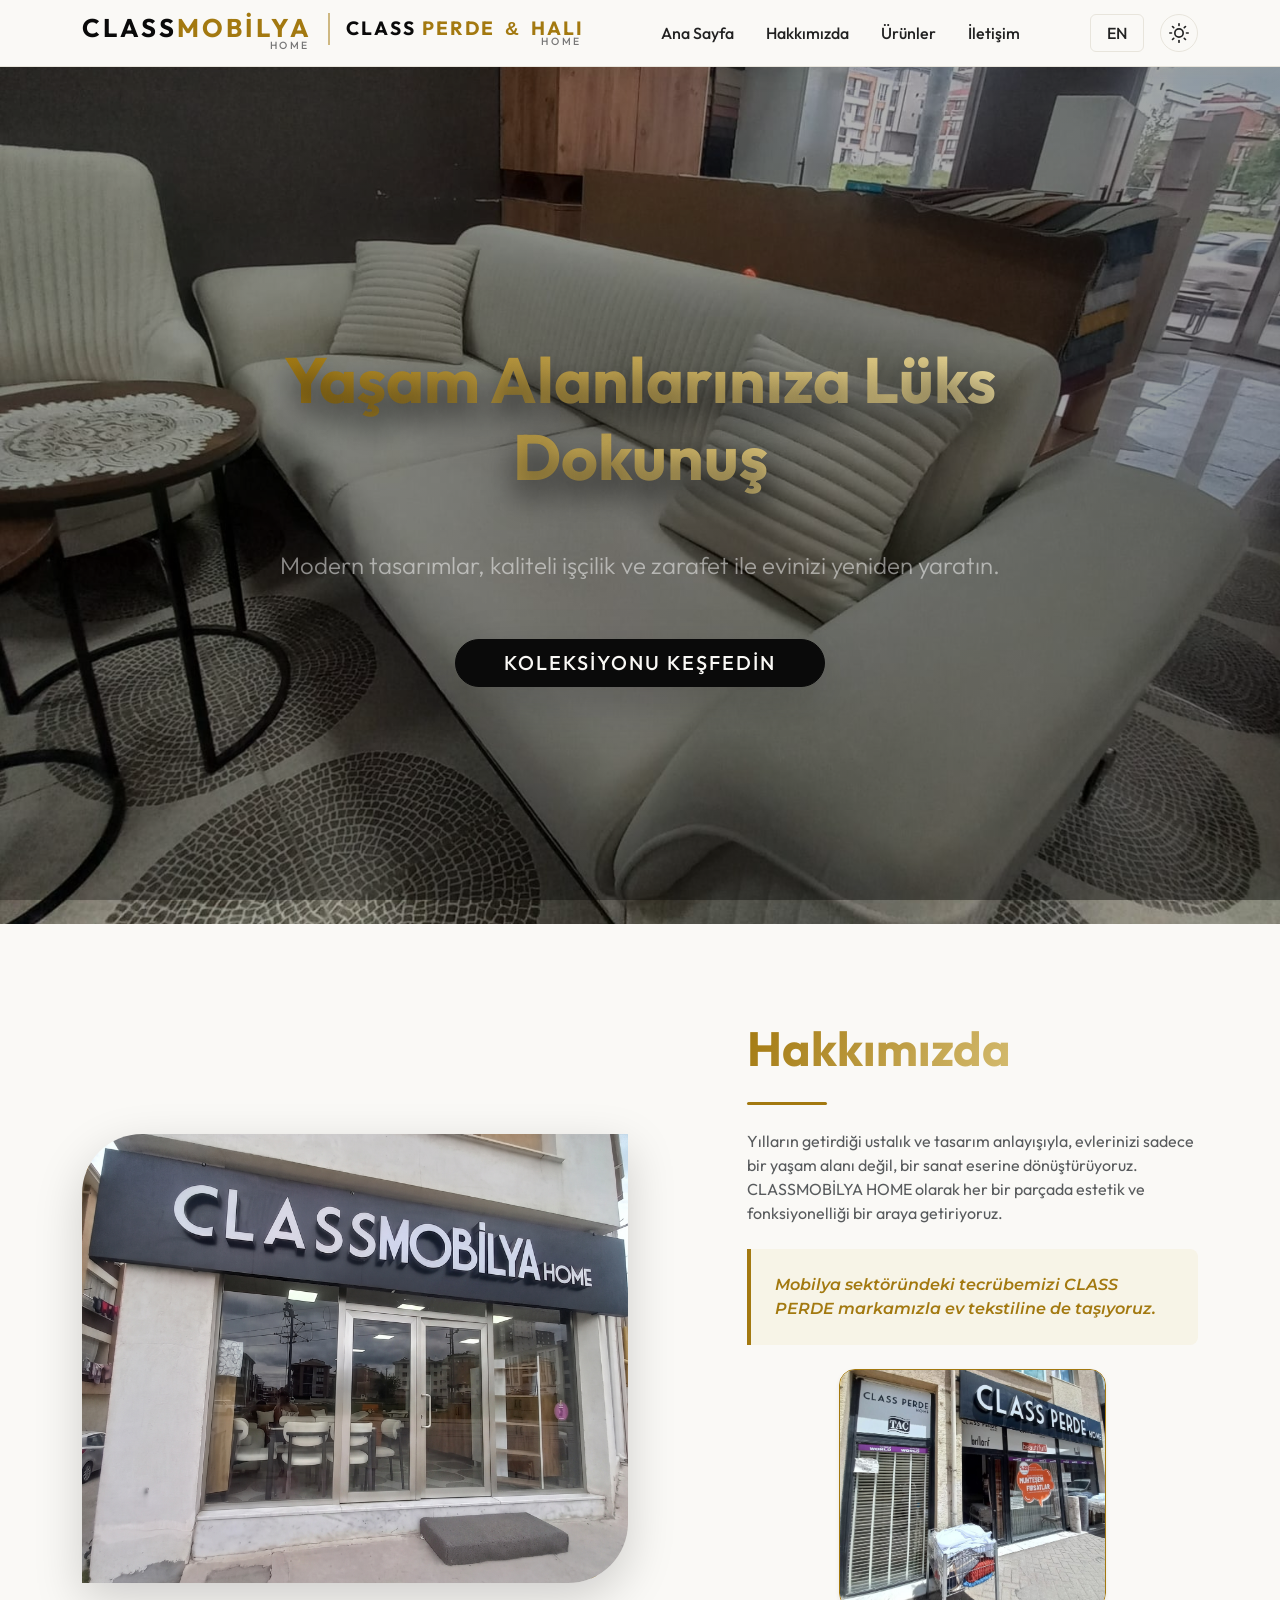
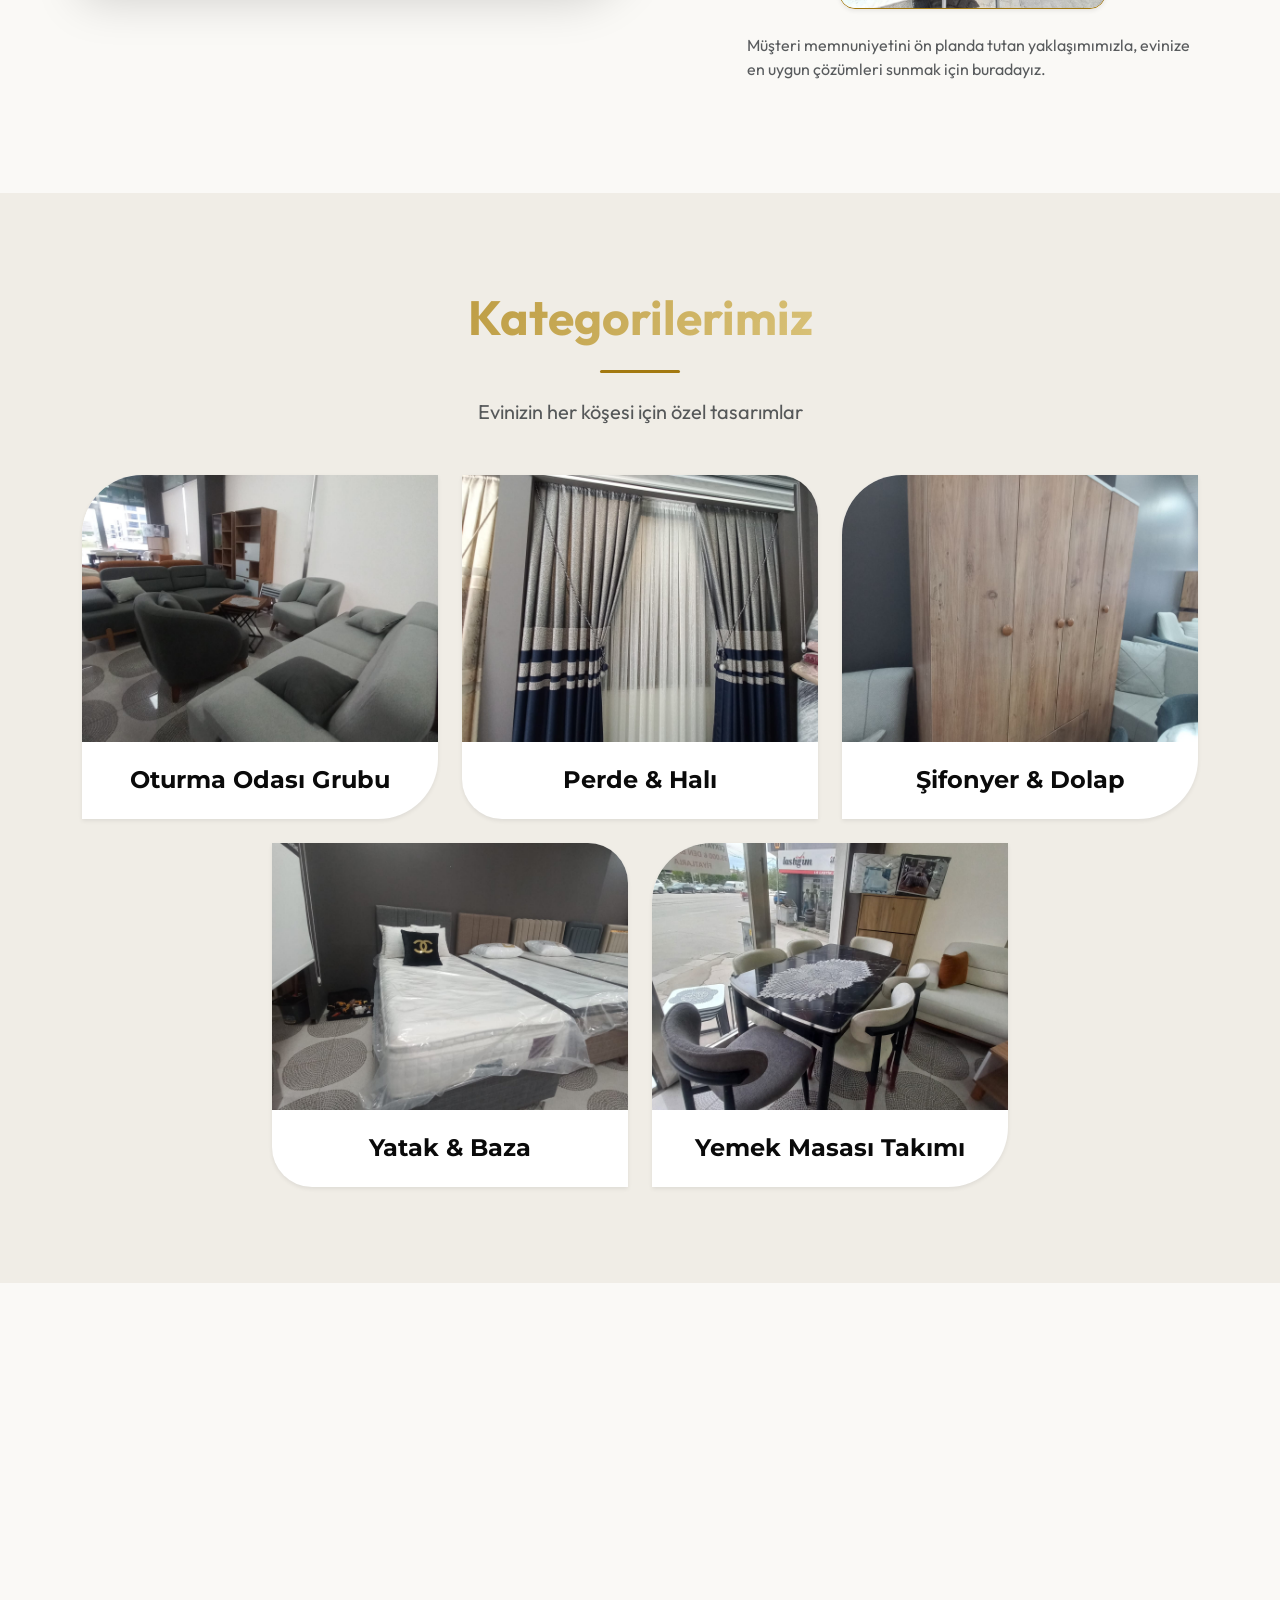
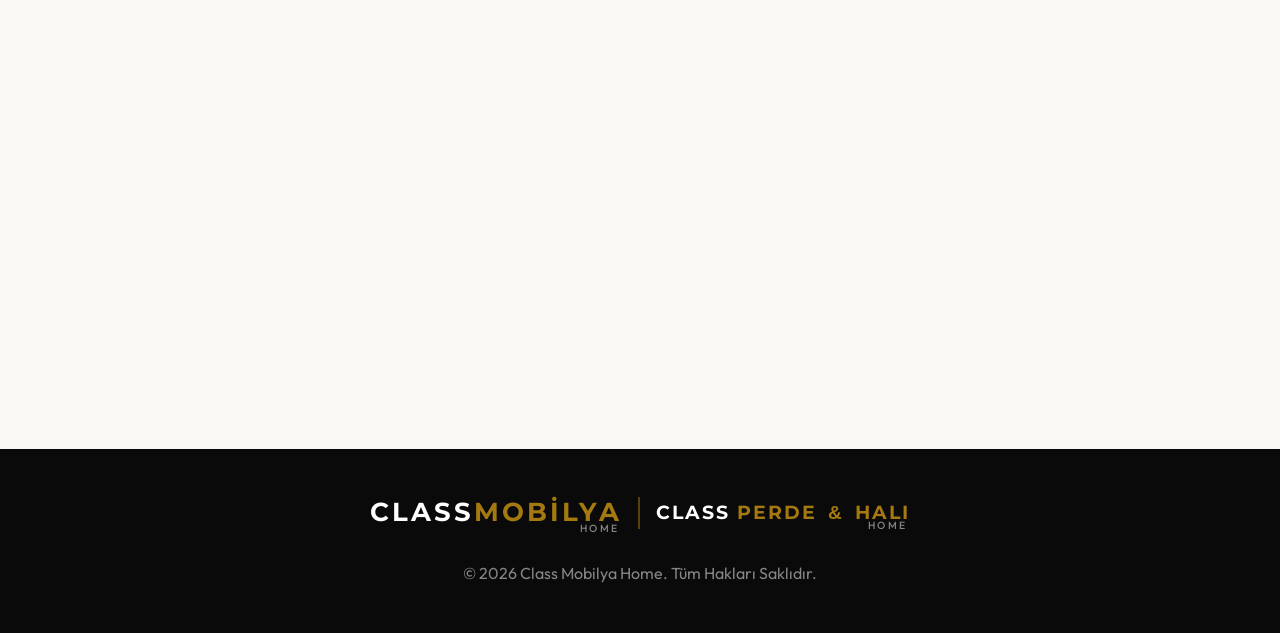
==== index.html @ 4af41361 "Fix footer logo text wrapping on mobile devices" ====
<!DOCTYPE html>
<html lang="tr" data-theme="light">
<head>
    <meta charset="UTF-8">
    <meta name="viewport" content="width=device-width, initial-scale=1.0">
    <meta name="description" content="CLASSMOBİLYA HOME ve CLASS PERDE ile evinize lüks ve zarafet katın. Kaliteli mobilya ve ev tekstili koleksiyonumuzu keşfedin.">
    <title>CLASSMOBİLYA HOME | Lüks Mobilya ve Ev Tekstili</title>

    <link rel="icon" type="image/png" href="favicon.png">

    <meta property="og:title" content="CLASSMOBİLYA HOME">
    <meta property="og:description" content="Lüks mobilya ve ev tekstilinde kalite ve şıklığın adresi.">
    <meta property="og:type" content="website">
    <meta property="og:url" content="https://www.classmobilyahome.com">

    <link href="https://cdn.jsdelivr.net/npm/bootstrap@5.3.3/dist/css/bootstrap.min.css" rel="stylesheet" integrity="sha384-QWTKZyjpPEjISv5WaRU9OFeRpok6YctnYmDr5pNlyT2bRjXh0JMhjY6hW+ALEwIH" crossorigin="anonymous">

    <link rel="preconnect" href="https://fonts.googleapis.com">
    <link rel="preconnect" href="https://fonts.gstatic.com" crossorigin>
    <link href="https://fonts.googleapis.com/css2?family=Outfit:wght@300;400;500;600&family=Montserrat:wght@400;500;600;700&display=swap" rel="stylesheet">

    <link rel="preconnect" href="https://www.googletagmanager.com">
    <link rel="preload" as="image" href="fotograflar/koltuk.jpeg" fetchpriority="high">

    <link rel="stylesheet" href="css/style.css?v=8">

    <script async src="https://www.googletagmanager.com/gtag/js?id=G-TEST123456"></script>
    <script>
      window.dataLayer = window.dataLayer || [];
      function gtag(){dataLayer.push(arguments);}
      gtag('js', new Date());
      gtag('config', 'G-TEST123456');
    </script>
</head>
<body>
    
    <a href="#main-content" class="skip-link" data-i18n="skip_link">Ana içeriğe atla</a>
    
    <header class="header glass-header fixed-top transition-base">
        <div class="container">
            <nav class="navbar navbar-expand-lg custom-navbar" aria-label="Ana Menü">
                <a class="navbar-brand logo d-flex align-items-center text-decoration-none gap-1 gap-md-3" href="index.html" aria-label="Ana Sayfa">
                    <div class="d-flex flex-column align-items-end">
                        <h1 class="mb-0">CLASS<span class="text-secondary-gold">MOBİLYA</span></h1>
                        <span class="logo-subtitle tracking-widest text-uppercase" style="margin-top: -6px; padding-right: 2px;">HOME</span>
                    </div>
                    <div class="vr theme-divider opacity-50" style="height: 32px; width: 2px;"></div>
                    <div class="d-flex flex-column align-items-end">
                        <h2 class="mb-0">CLASS <span class="text-secondary-gold">PERDE <span style="font-family: Arial, sans-serif;" class="mx-1">&amp;</span> HALI</span></h2>
                        <span class="logo-subtitle tracking-widest text-uppercase" style="margin-top: -6px; padding-right: 2px;">HOME</span>
                    </div>
                </a>
                
                <button class="navbar-toggler custom-toggler" type="button" data-bs-toggle="collapse" data-bs-target="#mainNav" aria-controls="mainNav" aria-expanded="false" aria-label="Menüyü Aç/Kapat">
                    <span class="navbar-toggler-icon"></span>
                </button>

                <div class="collapse navbar-collapse" id="mainNav">
                    <ul class="navbar-nav mx-auto mb-2 mb-lg-0 nav-list">
                        <li class="nav-item">
                            <a class="nav-link px-3" href="index.html#hero" data-i18n="nav_home">Ana Sayfa</a>
                        </li>
                        <li class="nav-item">
                            <a class="nav-link px-3" href="index.html#about" data-i18n="nav_about">Hakkımızda</a>
                        </li>
                        
                        <li class="nav-item dropdown dropdown-hover">
                            <a class="nav-link px-3 dropdown-toggle" href="urunler.html" id="navbarDropdown" role="button" data-bs-toggle="dropdown" aria-expanded="false" data-i18n="nav_products">
                                Ürünler
                            </a>
                            <ul class="dropdown-menu shadow-lg border-0" aria-labelledby="navbarDropdown">
                                <li><a class="dropdown-item" href="urunler.html?kategori=koltuklar" data-i18n="filter_sofas">Koltuklar</a></li>
                                <li><a class="dropdown-item" href="urunler.html?kategori=perde" data-i18n="filter_curtains">Perde & Halı</a></li>
                                <li><a class="dropdown-item" href="urunler.html?kategori=dolap" data-i18n="filter_cabinets">Şifonyer & Dolap</a></li>
                                <li><a class="dropdown-item" href="urunler.html?kategori=yatak" data-i18n="filter_beds">Yatak & Baza</a></li>
                                <li><a class="dropdown-item" href="urunler.html?kategori=yemek-masasi" data-i18n="filter_dining">Yemek Masaları</a></li>
                                <li><hr class="dropdown-divider"></li>
                                <li><a class="dropdown-item" href="urunler.html?kategori=all" data-i18n="filter_all">Tüm Koleksiyon</a></li>
                            </ul>
                        </li>
                        <li class="nav-item">
                            <a class="nav-link px-3" href="index.html#contact" data-i18n="nav_contact">İletişim</a>
                        </li>
                    </ul>
                    
                    <div class="d-flex align-items-center gap-3">
                        
                        <button id="dil-degistirici" class="btn btn-outline-secondary lang-btn fw-medium d-flex align-items-center justify-content-center px-3" aria-label="Dili Değiştir">
                            EN
                        </button>

                        <button id="tema-degistirici" class="btn theme-toggle rounded-circle d-flex align-items-center justify-content-center p-2" aria-label="Karanlık/Aydınlık Tema Değiştir">
                            <svg class="sun-icon" xmlns="http://www.w3.org/2000/svg" width="20" height="20" viewBox="0 0 24 24" fill="none" stroke="currentColor" stroke-width="2" stroke-linecap="round" stroke-linejoin="round" aria-hidden="true"><circle cx="12" cy="12" r="5"></circle><line x1="12" y1="1" x2="12" y2="3"></line><line x1="12" y1="21" x2="12" y2="23"></line><line x1="4.22" y1="4.22" x2="5.64" y2="5.64"></line><line x1="18.36" y1="18.36" x2="19.78" y2="19.78"></line><line x1="1" y1="12" x2="3" y2="12"></line><line x1="21" y1="12" x2="23" y2="12"></line><line x1="4.22" y1="19.78" x2="5.64" y2="18.36"></line><line x1="18.36" y1="5.64" x2="19.78" y2="4.22"></line></svg>
                            <svg class="moon-icon" xmlns="http://www.w3.org/2000/svg" width="20" height="20" viewBox="0 0 24 24" fill="none" stroke="currentColor" stroke-width="2" stroke-linecap="round" stroke-linejoin="round" aria-hidden="true"><path d="M21 12.79A9 9 0 1 1 11.21 3 7 7 0 0 0 21 12.79z"></path></svg>
                        </button>
                    </div>
                </div>
            </nav>
        </div>
    </header>

    <main id="main-content">
        
        <section id="hero" class="hero d-flex align-items-center position-relative overflow-hidden z-1" aria-labelledby="hero-title">
            <div class="hero-bg position-absolute w-100 h-100 z-n1"></div>
            <div class="container">
                <div class="row">
                    <div class="col-lg-8 mx-auto text-center hero-content">
                        <h2 id="hero-title" class="display-3 fw-bold mb-4 text-white text-shadow-lg text-gradient" data-i18n="hero_title">Yaşam Alanlarınıza Lüks Dokunuş</h2>
                        <div class="animated-line bg-white"></div>
                        <p class="lead mb-5 text-white-50 fw-light fs-4 mt-4" data-i18n="hero_subtitle">Modern tasarımlar, kaliteli işçilik ve zarafet ile evinizi yeniden yaratın.</p>
                        <a href="urunler.html" class="btn btn-premium btn-lg rounded-pill text-uppercase px-5 shadow-lg mt-2" data-i18n="hero_btn">Koleksiyonu Keşfedin</a>
                    </div>
                </div>
            </div>
        </section>

        <section id="about" class="section py-6" aria-labelledby="about-title">
            <div class="container">
                <div class="row align-items-center gy-5">
                    <div class="col-lg-6 reveal">
                        <div class="image-wrapper position-relative shape-asymmetric overflow-hidden shadow-lg premium-border">
                            <img src="fotograflar/dukkan-tabelasi/tabela.jpeg" alt="Class Mobilya Mağazası" class="img-fluid w-100 object-fit-cover" width="800" height="600" loading="lazy">
                        </div>
                    </div>
                    <div class="col-lg-5 offset-lg-1 reveal">
                        <h2 id="about-title" class="display-5 fw-bold mb-2 text-primary-dark text-gradient" data-i18n="about_title">Hakkımızda</h2>
                        <div class="animated-line ms-0 mb-4"></div>
                        <p class="fs-6 text-muted mb-4" data-i18n="about_p1">Yılların getirdiği ustalık ve tasarım anlayışıyla, evlerinizi sadece bir yaşam alanı değil, bir sanat eserine dönüştürüyoruz. CLASSMOBİLYA HOME olarak her bir parçada estetik ve fonksiyonelliği bir araya getiriyoruz.</p>
                        <div class="highlight-box p-4 border-start border-4 border-secondary-gold bg-light-gold rounded-end-3 mb-4">
                            <p class="fs-6 mb-0 fst-italic text-secondary-gold fw-semibold font-display" data-i18n="about_highlight">Mobilya sektöründeki tecrübemizi CLASS PERDE markamızla ev tekstiline de taşıyoruz.</p>
                        </div>
                        <div class="mb-4 text-center">
                            <img src="fotograflar/dukkan-tabelasi/classperde.jpeg" alt="Class Perde Mağazası" class="img-fluid rounded-4 shadow-sm border border-secondary-gold" width="400" height="300" style="max-height: 240px; width: auto;" loading="lazy">
                        </div>
                        <p class="fs-6 text-muted" data-i18n="about_p2">Müşteri memnuniyetini ön planda tutan yaklaşımımızla, evinize en uygun çözümleri sunmak için buradayız.</p>
                    </div>
                </div>
            </div>
        </section>

        <section id="categories" class="section py-6 bg-alt" aria-labelledby="categories-title">
            <div class="container">
                <div class="text-center mb-5 reveal">
                    <h2 id="categories-title" class="display-5 fw-bold text-primary-dark mb-2 text-gradient" data-i18n="categories_title">Kategorilerimiz</h2>
                    <div class="animated-line mx-auto mb-4"></div>
                    <p class="fs-5 text-muted" data-i18n="categories_subtitle">Evinizin her köşesi için özel tasarımlar</p>
                </div>

                <div class="row g-4 justify-content-center">
                    
                    <div class="col-md-6 col-lg-4 reveal">
                        <a href="urunler.html?kategori=koltuklar" class="text-decoration-none">
                            <div class="card border-0 shadow-sm hover-float bg-card overflow-hidden h-100 shape-asymmetric">
                                <div class="ratio ratio-4x3 card-img-wrapper">
                                    <img src="fotograflar/oturma-odasi.jpeg" alt="Oturma Odası Grubu" class="object-fit-cover" width="600" height="450" loading="lazy">
                                </div>
                                <div class="card-body text-center p-4 bg-primary-dark">
                                    <h3 class="h4 font-display fw-bold mb-0 text-primary-dark" data-i18n="filter_sofas">Oturma Odası Grubu</h3>
                                </div>
                            </div>
                        </a>
                    </div>

                    <div class="col-md-6 col-lg-4 reveal">
                        <a href="urunler.html?kategori=perde" class="text-decoration-none">
                            <div class="card border-0 shadow-sm hover-float bg-card overflow-hidden h-100 shape-asymmetric-alt">
                                <div class="ratio ratio-4x3 card-img-wrapper">
                                    <img src="fotograflar/perde.jpeg" alt="Perde & Halı" class="object-fit-cover" width="600" height="450" loading="lazy">
                                </div>
                                <div class="card-body text-center p-4">
                                    <h3 class="h4 font-display fw-bold mb-0 text-primary-dark" data-i18n="filter_curtains">CLASS PERDE & HALI</h3>
                                </div>
                            </div>
                        </a>
                    </div>

                    <div class="col-md-6 col-lg-4 reveal">
                        <a href="urunler.html?kategori=dolap" class="text-decoration-none">
                            <div class="card border-0 shadow-sm hover-float bg-card overflow-hidden h-100 shape-asymmetric">
                                <div class="ratio ratio-4x3 card-img-wrapper">
                                    <img src="fotograflar/dolap.jpeg" alt="Şifonyer & Dolap" class="object-fit-cover" width="600" height="450" loading="lazy">
                                </div>
                                <div class="card-body text-center p-4">
                                    <h3 class="h4 font-display fw-bold mb-0 text-primary-dark" data-i18n="filter_cabinets">Şifonyer & Dolap</h3>
                                </div>
                            </div>
                        </a>
                    </div>

                    <div class="col-md-6 col-lg-4 reveal">
                        <a href="urunler.html?kategori=yatak" class="text-decoration-none">
                            <div class="card border-0 shadow-sm hover-float bg-card overflow-hidden h-100 shape-asymmetric-alt">
                                <div class="ratio ratio-4x3 card-img-wrapper">
                                    <img src="fotograflar/yatak.jpeg" alt="Yatak & Baza" class="object-fit-cover" width="600" height="450" loading="lazy">
                                </div>
                                <div class="card-body text-center p-4">
                                    <h3 class="h4 font-display fw-bold mb-0 text-primary-dark" data-i18n="filter_beds">Yatak & Baza</h3>
                                </div>
                            </div>
                        </a>
                    </div>

                    <div class="col-md-6 col-lg-4 reveal">
                        <a href="urunler.html?kategori=yemek-masasi" class="text-decoration-none">
                            <div class="card border-0 shadow-sm hover-float bg-card overflow-hidden h-100 shape-asymmetric">
                                <div class="ratio ratio-4x3 card-img-wrapper">
                                    <img src="fotograflar/yemek-masasi.jpeg" alt="Yemek Masası Takımı" class="object-fit-cover" width="600" height="450" loading="lazy">
                                </div>
                                <div class="card-body text-center p-4">
                                    <h3 class="h4 font-display fw-bold mb-0 text-primary-dark" data-i18n="filter_dining">Yemek Masası Takımı</h3>
                                </div>
                            </div>
                        </a>
                    </div>
                </div>
            </div>
        </section>

        <section id="contact" class="section py-6" aria-labelledby="contact-title">
            <div class="container reveal">
                <div class="row gx-5 gy-5">
                    <aside class="col-lg-5 contact-info d-flex flex-column justify-content-center">
                        <h2 id="contact-title" class="display-5 fw-bold text-primary-dark mb-2 text-gradient" data-i18n="contact_title">İletişime Geçin</h2>
                        <div class="animated-line ms-0 mb-4"></div>
                        <p class="fs-5 text-muted mb-5" data-i18n="contact_desc">Sizleri mağazamızda ağırlamaktan ve hayalinizdeki yaşam alanını birlikte tasarlamaktan mutluluk duyarız.</p>
                        
                        <address class="d-flex flex-column gap-4 text-muted fs-5">
                            <div class="d-flex align-items-start gap-3">
                                <div class="icon-box text-secondary-gold">
                                    <svg xmlns="http://www.w3.org/2000/svg" width="24" height="24" fill="currentColor" class="bi bi-geo-alt-fill" viewBox="0 0 16 16"><path d="M8 16s6-5.686 6-10A6 6 0 0 0 2 6c0 4.314 6 10 6 10zm0-7a3 3 0 1 1 0-6 3 3 0 0 1 0 6z"/></svg>
                                </div>
                                <div>
                                    <strong class="d-block text-body mb-1" data-i18n="contact_address">Adres</strong>
                                    <span>Çamlıca Mahallesi Tombakzade Bulvarı NO:72/A Eskişehir</span>
                                </div>
                            </div>
                            <div class="d-flex align-items-start gap-3">
                                <div class="icon-box text-secondary-gold">
                                    <svg xmlns="http://www.w3.org/2000/svg" width="24" height="24" fill="currentColor" class="bi bi-telephone-fill" viewBox="0 0 16 16"><path fill-rule="evenodd" d="M1.885.511a1.745 1.745 0 0 1 2.61.163L6.29 2.98c.329.423.445.974.315 1.494l-.547 2.19a.678.678 0 0 0 .178.643l2.457 2.457a.678.678 0 0 0 .644.178l2.189-.547a1.745 1.745 0 0 1 1.494.315l2.306 1.794c.829.645.905 1.87.163 2.611l-1.034 1.034c-.74.74-1.846 1.065-2.877.702a18.634 18.634 0 0 1-7.01-4.42 18.634 18.634 0 0 1-4.42-7.009c-.362-1.03-.037-2.137.703-2.877L1.885.511z"/></svg>
                                </div>
                                <div>
                                    <strong class="d-block text-body mb-1" data-i18n="contact_phone">Telefon</strong>
                                    <a href="tel:+905315173571" class="text-decoration-none text-muted link-hover">+90 (531) 517 35 71 </a>
                                </div>
                            </div>

                        </address>
                    </aside>
                    
                    <div class="col-lg-7">
                        <div class="card border-0 shadow-lg p-md-5 p-4 rounded-4 bg-card">
                            <form action="https://formsubmit.co/elifkanerx@gmail.com" method="POST" class="needs-validation" novalidate>
                                <div class="mb-4">
                                    <label for="name" class="form-label fw-semibold" data-i18n="form_name_label">Adınız Soyadınız</label>
                                    <input type="text" class="form-control form-control-lg bg-input border-0 shadow-none" id="name" name="name" required placeholder="Adınız Soyadınız" data-i18n-ph="form_name_ph">
                                </div>
                                <div class="mb-4">
                                    <label for="email" class="form-label fw-semibold" data-i18n="form_email_label">E-posta Adresiniz</label>
                                    <input type="email" class="form-control form-control-lg bg-input border-0 shadow-none" id="email" name="email" required placeholder="ornek@mail.com" data-i18n-ph="form_email_ph">
                                </div>
                                <div class="mb-4">
                                    <label for="message" class="form-label fw-semibold" data-i18n="form_msg_label">Mesajınız</label>
                                    <textarea class="form-control form-control-lg bg-input border-0 shadow-none" id="message" name="message" rows="5" required placeholder="Size nasıl yardımcı olabiliriz?" data-i18n-ph="form_msg_ph"></textarea>
                                </div>
                                <button type="submit" class="btn btn-premium btn-lg w-100 rounded-3 shadow-sm text-uppercase" data-i18n="form_submit">Gönder</button>
                            </form>
                        </div>
                    </div>
                </div>
            </div>
        </section>
    </main>

    <footer class="bg-footer text-white py-5 mt-auto">
        <div class="container text-center">
            <div class="mb-4 d-flex justify-content-center align-items-center gap-1 gap-md-3">
                <div class="d-flex flex-column align-items-end">
                    <h3 class="mb-0 fw-bold text-white font-display" style="font-size: clamp(0.85rem, 3vw, 1.6rem); letter-spacing: clamp(0px, 0.5vw, 3px); white-space: nowrap;">CLASS<span class="text-secondary-gold">MOBİLYA</span></h3>
                    <span class="tracking-widest text-uppercase text-white-50" style="font-size: 0.65rem; font-weight: 500; margin-top: -6px; padding-right: 2px;">HOME</span>
                </div>
                <div class="vr opacity-50 theme-divider" style="height: 32px; width: 2px;"></div>
                <div class="d-flex flex-column align-items-end">
                    <h4 class="mb-0 fw-bold text-white font-display" style="font-size: clamp(0.65rem, 2.5vw, 1.2rem); letter-spacing: clamp(0px, 0.5vw, 2px); white-space: nowrap;">CLASS <span class="text-secondary-gold">PERDE <span style="font-family: Arial, sans-serif;" class="mx-1">&amp;</span> HALI</span></h4>
                    <span class="tracking-widest text-uppercase text-white-50" style="font-size: 0.65rem; font-weight: 500; margin-top: -6px; padding-right: 2px;">HOME</span>
                </div>
            </div>
            <div class="text-white-50 fs-6">
                <p class="mb-0">&copy; <span id="yil"></span> Class Mobilya Home. <span data-i18n="footer_rights">Tüm Hakları Saklıdır.</span></p>
            </div>
        </div>
    </footer>

    <script src="https://cdn.jsdelivr.net/npm/bootstrap@5.3.3/dist/js/bootstrap.bundle.min.js" defer></script>
    <script src="js/script-v2.js?v=21" defer></script>
</body>
</html>
---- css/style.css ----
:root {
    
    --renk-ana-koyu: #0a0a0a;
    --renk-ikincil-altin: #a37910; 
    --renk-arkaplan: #faf9f6; 
    --renk-arkaplan-alt: #f0ede6;
    --renk-kart-arkaplan: #ffffff;
    --renk-metin: #222222;
    --renk-metin-soluk: #777777;
    --renk-kenarlik: #e8e5dc;
    --renk-girdi-arkaplan: #f5f3f0;
    --renk-footer: #0a0a0a;
    --renk-acik-altin: rgba(212, 175, 55, 0.08);

    --font-ana: 'Outfit', sans-serif;
    --font-baslik: 'Montserrat', sans-serif;

    --gecis-hizli: 0.25s ease-in-out;
    --gecis-normal: 0.4s cubic-bezier(0.25, 0.8, 0.25, 1);
    --gecis-yavas: 0.8s cubic-bezier(0.25, 0.8, 0.25, 1);
}

[data-theme="dark"] {
    --renk-ana-koyu: #ffffff;
    --renk-ikincil-altin: #e6c25a; 
    --renk-arkaplan: #0d0d0d;
    --renk-arkaplan-alt: #141414;
    --renk-kart-arkaplan: #1a1a1a;
    --renk-metin: #e6e6e6;
    --renk-metin-soluk: #999999;
    --renk-kenarlik: #2a2a2a;
    --renk-girdi-arkaplan: #141414;
    --renk-footer: #050505;
    --renk-acik-altin: rgba(230, 194, 90, 0.08);
}

@media (min-width: 992px) {
    ::-webkit-scrollbar {
        width: 8px;
    }
    ::-webkit-scrollbar-track {
        background: var(--renk-arkaplan);
    }
    ::-webkit-scrollbar-thumb {
        background: var(--renk-ikincil-altin);
        border-radius: 10px;
    }
    ::-webkit-scrollbar-thumb:hover {
        background: var(--renk-ana-koyu);
    }
}

@media (max-width: 991px) {
    ::-webkit-scrollbar {
        display: none;
    }
    * {
        scrollbar-width: none;
        -ms-overflow-style: none;
    }
}

html {
    scroll-behavior: smooth;
    scroll-padding-top: 90px;
    overflow-x: hidden;
}

body {
    font-family: var(--font-ana);
    background-color: var(--renk-arkaplan);
    color: var(--renk-metin);
    transition: background-color var(--gecis-normal), color var(--gecis-normal);
    overflow-x: hidden;
    width: 100%;
    margin: 0;
    padding: 0;
}

.font-display {
    font-family: var(--font-baslik) !important;
}

.text-primary-dark {
    color: var(--renk-ana-koyu) !important;
}

.text-secondary-gold {
    color: var(--renk-ikincil-altin) !important;
}

.text-gradient {
    background: linear-gradient(120deg, var(--renk-ikincil-altin), #f3e5ab);
    -webkit-background-clip: text;
    -webkit-text-fill-color: transparent;
}
[data-theme="dark"] .text-gradient {
    background: linear-gradient(120deg, var(--renk-ikincil-altin), #fff);
    -webkit-background-clip: text;
    -webkit-text-fill-color: transparent;
}

.animated-line {
    width: 0;
    height: 3px;
    background: var(--renk-ikincil-altin);
    transition: width 1s cubic-bezier(0.25, 0.8, 0.25, 1);
    margin: 1.5rem auto;
    border-radius: 2px;
}
.reveal.active .animated-line {
    width: 80px;
}

.shape-asymmetric {
    border-radius: 60px 0 60px 0 !important;
}
.shape-asymmetric-alt {
    border-radius: 0 40px 0 40px !important;
}

.bg-light-gold {
    background-color: var(--renk-acik-altin) !important;
}

.bg-alt {
    background-color: var(--renk-arkaplan-alt) !important;
}

.bg-card {
    background-color: var(--renk-kart-arkaplan) !important;
}

.bg-footer {
    background-color: var(--renk-footer) !important;
}

.bg-input {
    background-color: var(--renk-girdi-arkaplan) !important;
    color: var(--renk-metin) !important;
}

.bg-input:focus {
    background-color: var(--renk-kart-arkaplan) !important;
    border-color: var(--renk-ikincil-altin) !important;
    box-shadow: 0 0 0 0.25rem rgba(212, 175, 55, 0.25) !important;
}

.border-secondary-gold {
    border-color: var(--renk-ikincil-altin) !important;
}

.tracking-widest {
    letter-spacing: 0.25em;
}

.tracking-wider {
    letter-spacing: 0.15em;
}

.text-shadow-lg {
    text-shadow: 0 15px 30px rgba(0,0,0,0.7);
}

.fs-7 {
    font-size: 0.8rem;
}

.py-6 {
    padding-top: 6rem;
    padding-bottom: 6rem;
}

.cursor-pointer {
    cursor: pointer;
}

[data-theme="dark"] .text-muted {
    color: var(--renk-metin-soluk) !important;
}
[data-theme="dark"] .text-body {
    color: var(--renk-metin) !important;
}

.glass-header {
    background-color: var(--renk-arkaplan);
    border-bottom: 1px solid var(--renk-kenarlik);
    box-shadow: 0 4px 30px rgba(0, 0, 0, 0.05);
    transition: all var(--gecis-normal);
}

[data-theme="dark"] .glass-header {
    background-color: var(--renk-arkaplan);
    border-bottom: 1px solid rgba(255, 255, 255, 0.05);
}

.header.scrolled {
    padding-top: 0.5rem;
    padding-bottom: 0.5rem;
    background-color: var(--renk-arkaplan);
    box-shadow: 0 15px 40px rgba(0, 0, 0, 0.08);
}

[data-theme="dark"] .header.scrolled {
    background-color: var(--renk-arkaplan);
    box-shadow: 0 15px 40px rgba(0, 0, 0, 0.4);
}

.custom-navbar .navbar-toggler {
    border-color: var(--renk-kenarlik);
}
.custom-navbar .navbar-toggler-icon {
    background-image: url("data:image/svg+xml,%3csvg xmlns='http://www.w3.org/2000/svg' viewBox='0 0 30 30'%3e%3cpath stroke='rgba%280, 0, 0, 0.65%29' stroke-linecap='round' stroke-miterlimit='10' stroke-width='2' d='M4 7h22M4 15h22M4 23h22'/%3e%3c/svg%3e");
}
[data-theme="dark"] .custom-navbar .navbar-toggler-icon {
    background-image: url("data:image/svg+xml,%3csvg xmlns='http://www.w3.org/2000/svg' viewBox='0 0 30 30'%3e%3cpath stroke='rgba%28255, 255, 255, 0.8%29' stroke-linecap='round' stroke-miterlimit='10' stroke-width='2' d='M4 7h22M4 15h22M4 23h22'/%3e%3c/svg%3e");
}

.navbar-brand {
    margin-right: 0.5rem;
}

.navbar-brand h1 {
    font-size: clamp(0.85rem, 3vw, 1.6rem);
    letter-spacing: clamp(0px, 0.5vw, 3px);
    font-weight: 700;
    color: var(--renk-ana-koyu);
}

.navbar-brand h2 {
    font-size: clamp(0.65rem, 2.5vw, 1.2rem);
    letter-spacing: clamp(0px, 0.5vw, 2px);
    font-weight: 700;
    color: var(--renk-ana-koyu);
}

@media (max-width: 576px) {
    .custom-navbar .container {
        padding-left: 0.5rem;
        padding-right: 0.5rem;
    }
}

.theme-divider {
    background-color: var(--renk-ikincil-altin) !important;
}
[data-theme="dark"] .theme-divider {
    background-color: #ffffff !important;
}

.logo-subtitle {
    font-size: 0.65rem;
    color: var(--renk-metin-soluk);
    font-weight: 500;
}

.nav-link {
    font-weight: 500;
    color: var(--renk-metin) !important;
    position: relative;
    transition: color var(--gecis-hizli);
}

.nav-link::after {
    content: '';
    position: absolute;
    bottom: -5px;
    left: 50%;
    transform: translateX(-50%);
    width: 0;
    height: 2px;
    background-color: var(--renk-ikincil-altin);
    transition: width var(--gecis-normal);
    border: none !important;
}

.nav-link:hover, .nav-link:focus, .nav-link.active {
    color: var(--renk-ikincil-altin) !important;
}

.nav-link:hover::after, .nav-link:focus::after {
    width: 100%;
}

@media (min-width: 992px) {
    .dropdown-hover:hover > .dropdown-menu {
        display: block;
        margin-top: 0;
        animation: fadeScaleIn 0.3s ease;
    }
}

.theme-toggle, .lang-btn {
    color: var(--renk-metin);
    border-color: var(--renk-kenarlik);
    transition: all var(--gecis-normal);
}

.theme-toggle:hover, .lang-btn:hover, .lang-btn:focus {
    color: var(--renk-ikincil-altin);
    background-color: var(--renk-acik-altin);
    border-color: var(--renk-ikincil-altin);
    transform: scale(1.05);
}

.moon-icon { display: none; }
[data-theme="dark"] .sun-icon { display: none; }
[data-theme="dark"] .moon-icon { display: block; }

.btn-premium {
    background-color: var(--renk-ana-koyu);
    color: var(--renk-arkaplan);
    border: 1px solid var(--renk-ana-koyu);
    transition: all var(--gecis-normal);
    font-weight: 500;
    letter-spacing: 2px;
    position: relative;
    overflow: hidden;
    z-index: 1;
}

.btn-premium::before {
    content: '';
    position: absolute;
    top: 0; left: -100%;
    width: 100%; height: 100%;
    background: linear-gradient(90deg, transparent, rgba(255,255,255,0.2), transparent);
    transition: left 0.5s ease;
    z-index: -1;
}

.btn-premium:hover::before {
    left: 100%;
}

.btn-premium:hover, .btn-premium:focus {
    background-color: var(--renk-ikincil-altin);
    border-color: var(--renk-ikincil-altin);
    color: #fff;
    transform: translateY(-3px);
    box-shadow: 0 15px 30px rgba(212, 175, 55, 0.4);
}

[data-theme="dark"] .btn-premium {
    background-color: var(--renk-ikincil-altin);
    border-color: var(--renk-ikincil-altin);
    color: #121212;
}

[data-theme="dark"] .btn-premium:hover, [data-theme="dark"] .btn-premium:focus {
    background-color: #fff;
    border-color: #fff;
    color: #121212;
    box-shadow: 0 15px 30px rgba(255, 255, 255, 0.2);
}

.link-hover:hover {
    color: var(--renk-ikincil-altin) !important;
}

.hero {
    min-height: 100vh;
    padding-top: 80px;
}
.hero-bg {
    background-image: linear-gradient(135deg, rgba(10,10,10,0.2) 0%, rgba(20,20,20,0.5) 100%), url('../fotograflar/koltuk.jpeg');
    background-position: center;
    background-size: cover;
    background-repeat: no-repeat;
    background-blend-mode: multiply;
}
[data-theme="dark"] .hero-bg {
    background-image: linear-gradient(135deg, rgba(0,0,0,0.4) 0%, rgba(10,10,10,0.7) 100%), url('../fotograflar/koltuk.jpeg');
}

@media (min-width: 992px) {
    .hero-bg {
        background-attachment: fixed;
    }
}

.hero-content {
    animation: slideUpFade 1.2s cubic-bezier(0.25, 0.8, 0.25, 1) forwards;
    opacity: 0;
    transform: translateY(50px);
}

.premium-border {
    position: relative;
    z-index: 1;
}
.premium-border::before {
    content: '';
    position: absolute;
    top: 25px; left: -25px; right: 25px; bottom: -25px;
    border: 3px solid var(--renk-ikincil-altin);
    border-radius: 60px 0 60px 0;
    z-index: -1;
    transition: transform var(--gecis-yavas), border-color var(--gecis-yavas);
}

.image-wrapper:hover.premium-border::before {
    transform: translate(15px, -15px);
    border-color: var(--renk-ana-koyu);
}
[data-theme="dark"] .image-wrapper:hover.premium-border::before {
    border-color: #fff;
}

.image-wrapper img {
    transition: transform 1s cubic-bezier(0.25, 0.8, 0.25, 1);
}

.image-wrapper:hover img {
    transform: scale(1.08) rotate(1deg);
}

.filter-btn {
    border: 1px solid var(--renk-kenarlik);
    color: var(--renk-metin);
    font-weight: 500;
    transition: all var(--gecis-normal);
}

.filter-btn:hover, .filter-btn:focus, .filter-btn.active {
    background-color: var(--renk-ikincil-altin);
    color: #fff;
    border-color: var(--renk-ikincil-altin);
}

[data-theme="dark"] .filter-btn:hover, [data-theme="dark"] .filter-btn:focus, [data-theme="dark"] .filter-btn.active {
    color: #121212;
}

.hover-float {
    transition: transform 0.5s cubic-bezier(0.25, 0.8, 0.25, 1), box-shadow 0.5s ease;
}

.hover-float:hover {
    transform: translateY(-15px);
    box-shadow: 0 30px 60px rgba(0,0,0,0.12) !important;
}

[data-theme="dark"] .hover-float:hover {
    box-shadow: 0 30px 60px rgba(0,0,0,0.6) !important;
}

.card-img-wrapper img {
    transition: transform 1s cubic-bezier(0.25, 0.8, 0.25, 1);
}

.hover-float:hover .card-img-wrapper img {
    transform: scale(1.1);
}

@keyframes slideUpFade {
    0% {
        opacity: 0;
        transform: translateY(50px) scale(0.98);
    }
    100% {
        opacity: 1;
        transform: translateY(0) scale(1);
    }
}

@keyframes fadeScaleIn {
    from {
        opacity: 0;
        transform: translateY(-15px) scale(0.95);
    }
    to {
        opacity: 1;
        transform: translateY(0) scale(1);
    }
}

.reveal {
    opacity: 0;
    transform: translateY(50px) scale(0.95);
    transition: opacity 0.8s cubic-bezier(0.25, 0.8, 0.25, 1), transform 0.8s cubic-bezier(0.25, 0.8, 0.25, 1);
}

.reveal.active {
    opacity: 1;
    transform: translateY(0) scale(1);
}

.modal-fullscreen .modal-content {
    min-height: 100vh;
}

.modal-image {
    min-height: 200px;
    max-height: 300px;
}

@media (min-width: 992px) {
    .modal-image {
        min-height: 400px;
        max-height: none;
    }
}

.btn-close-custom {
    opacity: 0.8;
    transition: all var(--gecis-hizli);
}
.btn-close-custom:hover {
    opacity: 1;
    transform: rotate(180deg) scale(1.1);
    background-color: var(--renk-ikincil-altin);
}

[data-theme="dark"] .bg-input,
[data-theme="dark"] .form-label {
    color: #ffffff !important;
}

[data-theme="dark"] .bg-input::placeholder {
    color: rgba(255, 255, 255, 0.5) !important;
}
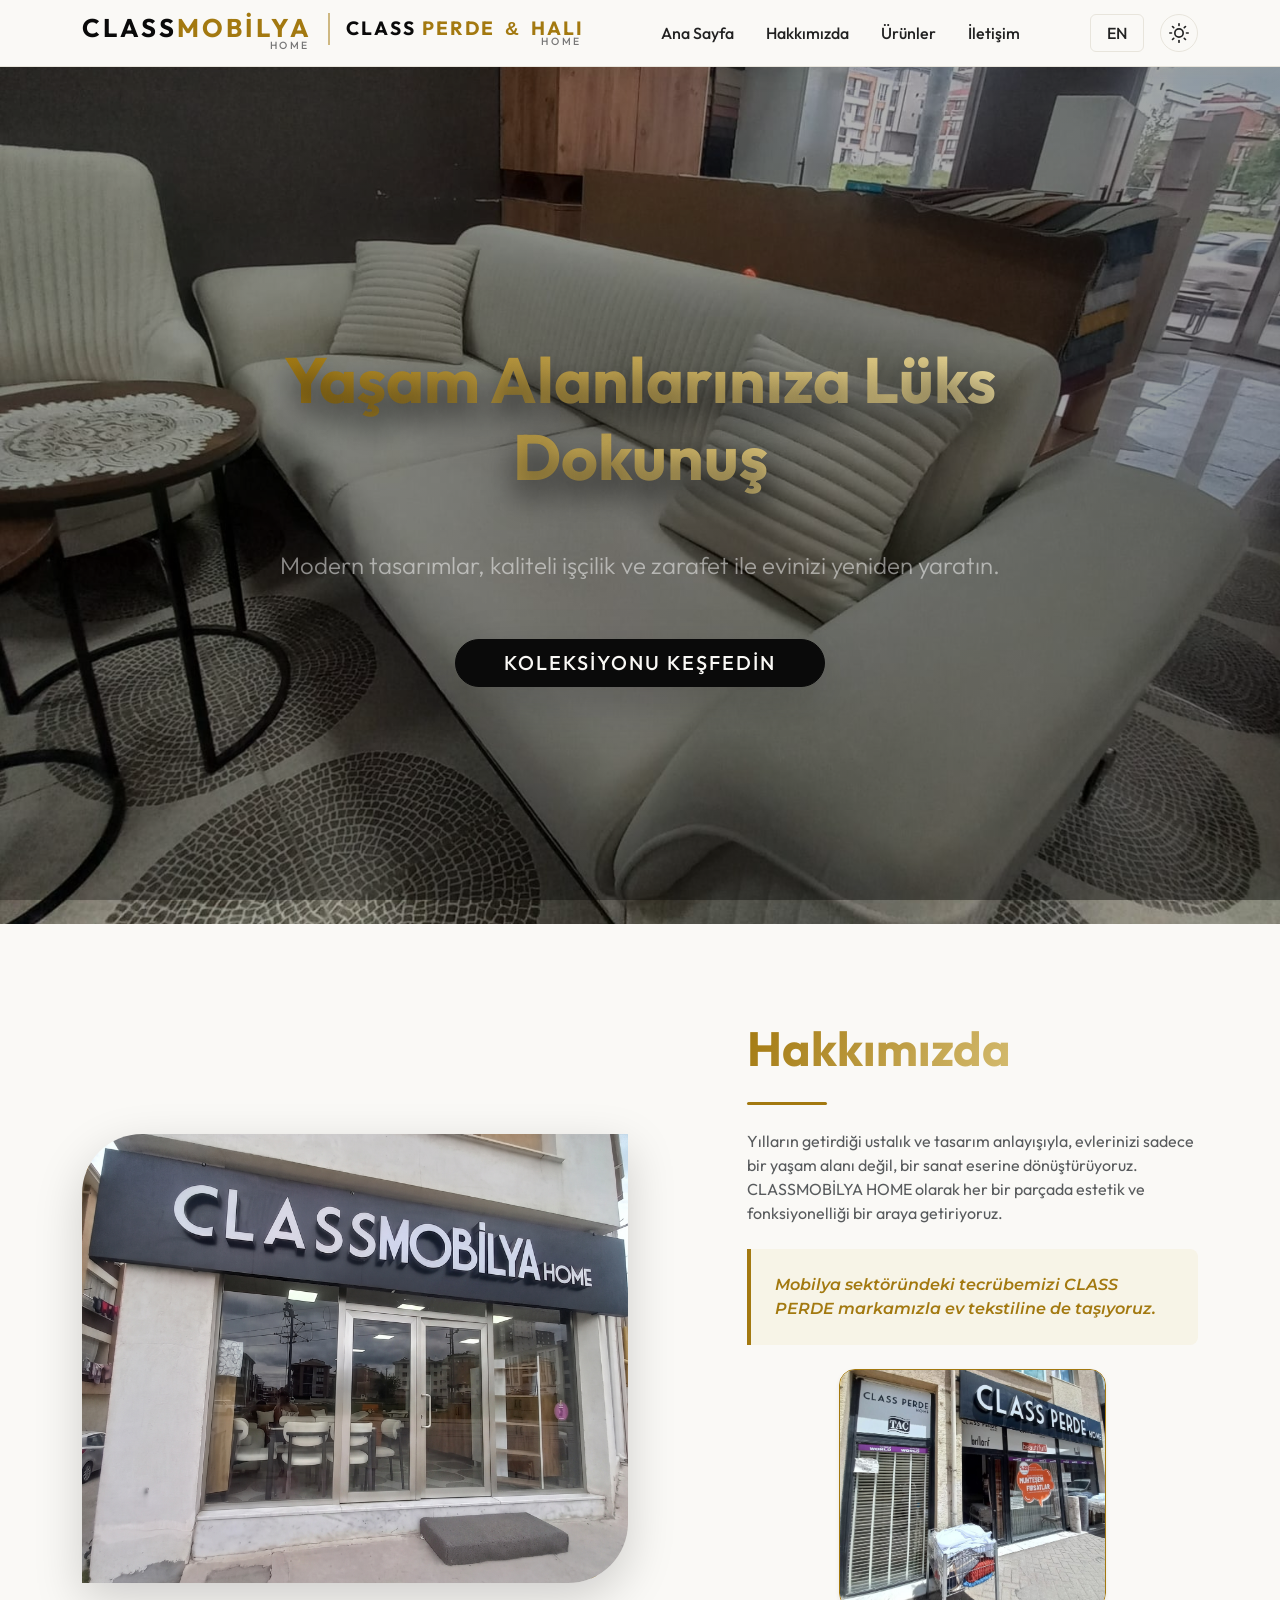
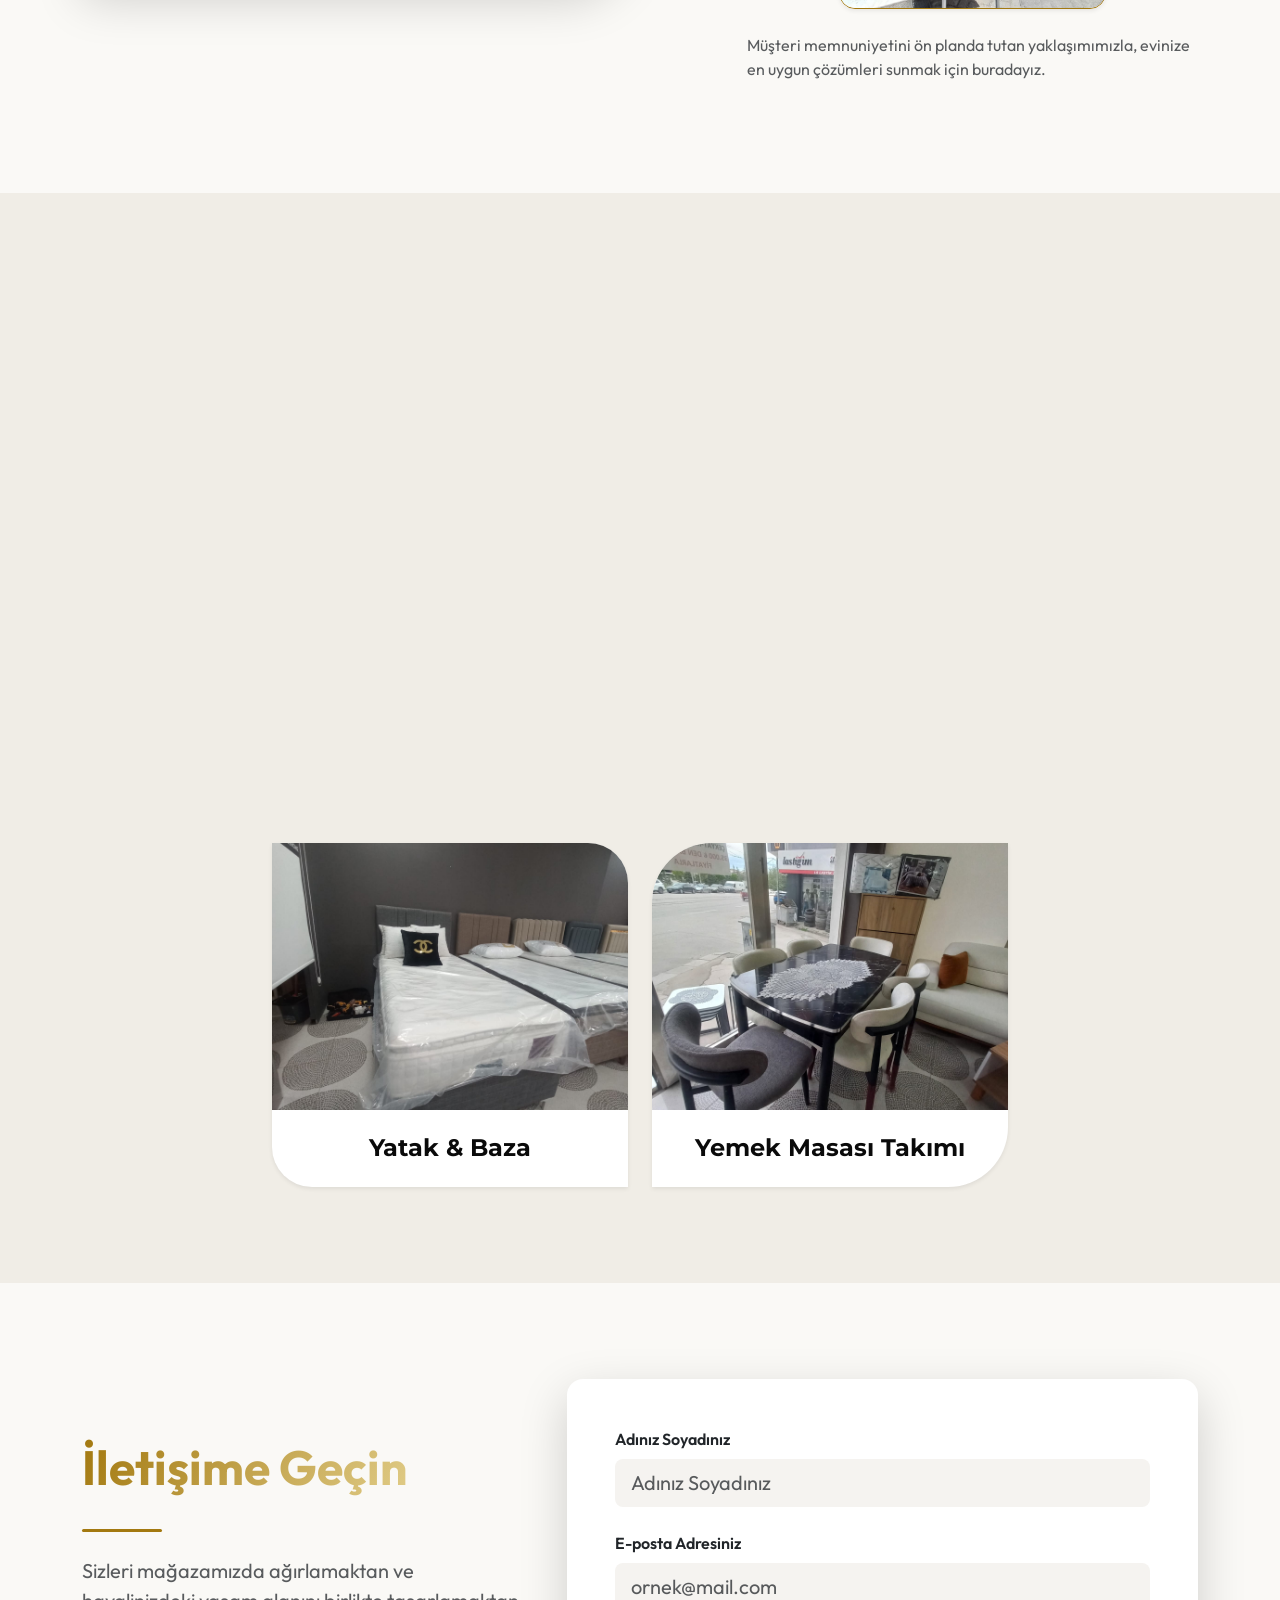
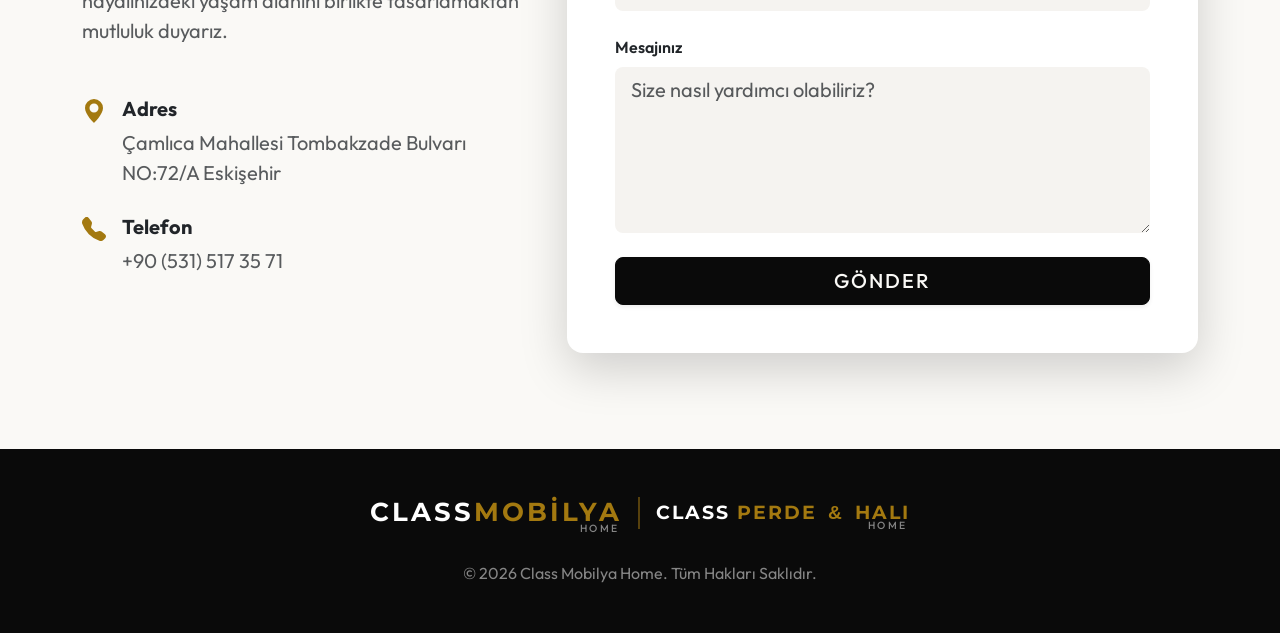
==== commit 16dc16c6: "Fix form submit redirect url" ====
--- a/index.html
+++ b/index.html
@@ -251,6 +251,7 @@
                     <div class="col-lg-7">
                         <div class="card border-0 shadow-lg p-md-5 p-4 rounded-4 bg-card">
                             <form action="https://formsubmit.co/elifkanerx@gmail.com" method="POST" class="needs-validation" novalidate>
+                                <input type="hidden" name="_next" value="https://elifkaner.github.io/ClassMobilya-Perde-Final/">
                                 <div class="mb-4">
                                     <label for="name" class="form-label fw-semibold" data-i18n="form_name_label">Adınız Soyadınız</label>
                                     <input type="text" class="form-control form-control-lg bg-input border-0 shadow-none" id="name" name="name" required placeholder="Adınız Soyadınız" data-i18n-ph="form_name_ph">
--- a/css/style.css
+++ b/css/style.css
@@ -65,6 +65,7 @@
     scroll-behavior: smooth;
     scroll-padding-top: 90px;
     overflow-x: hidden;
+    overflow-y: scroll;
 }
 
 body {
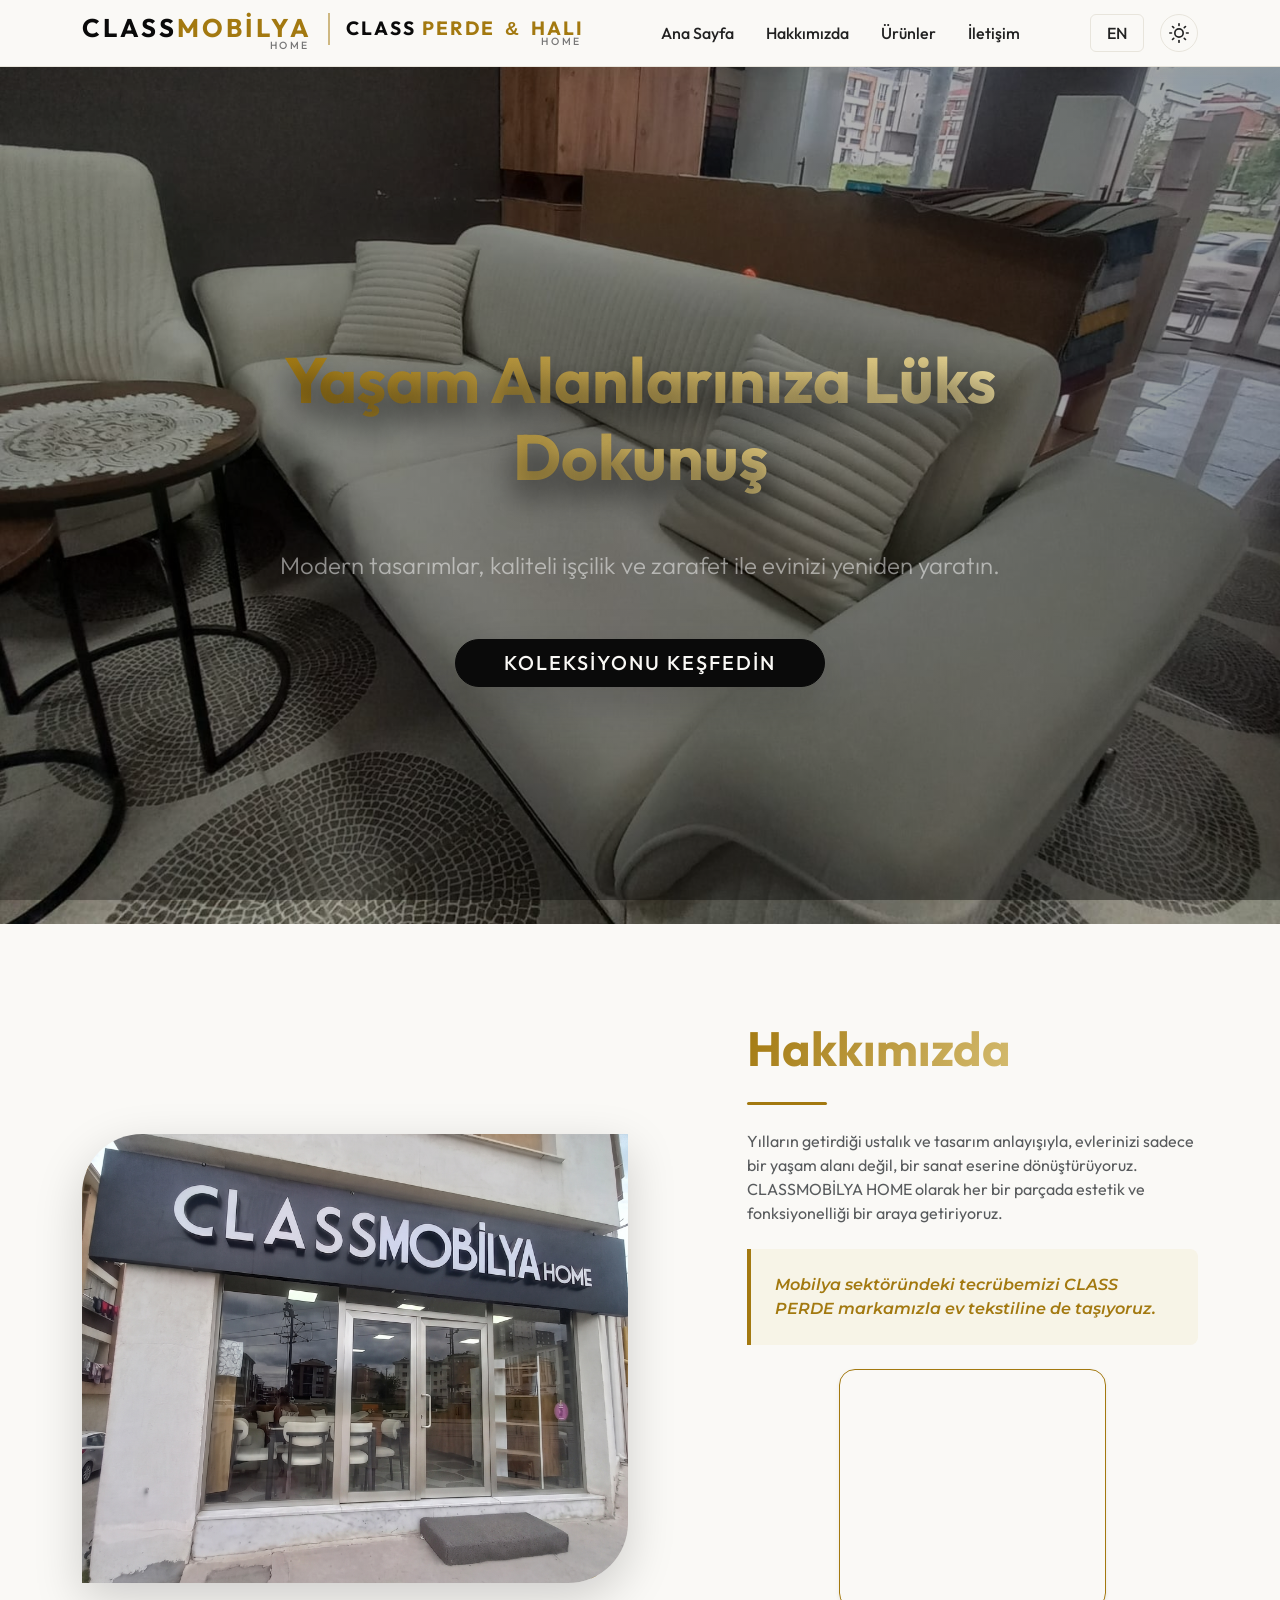
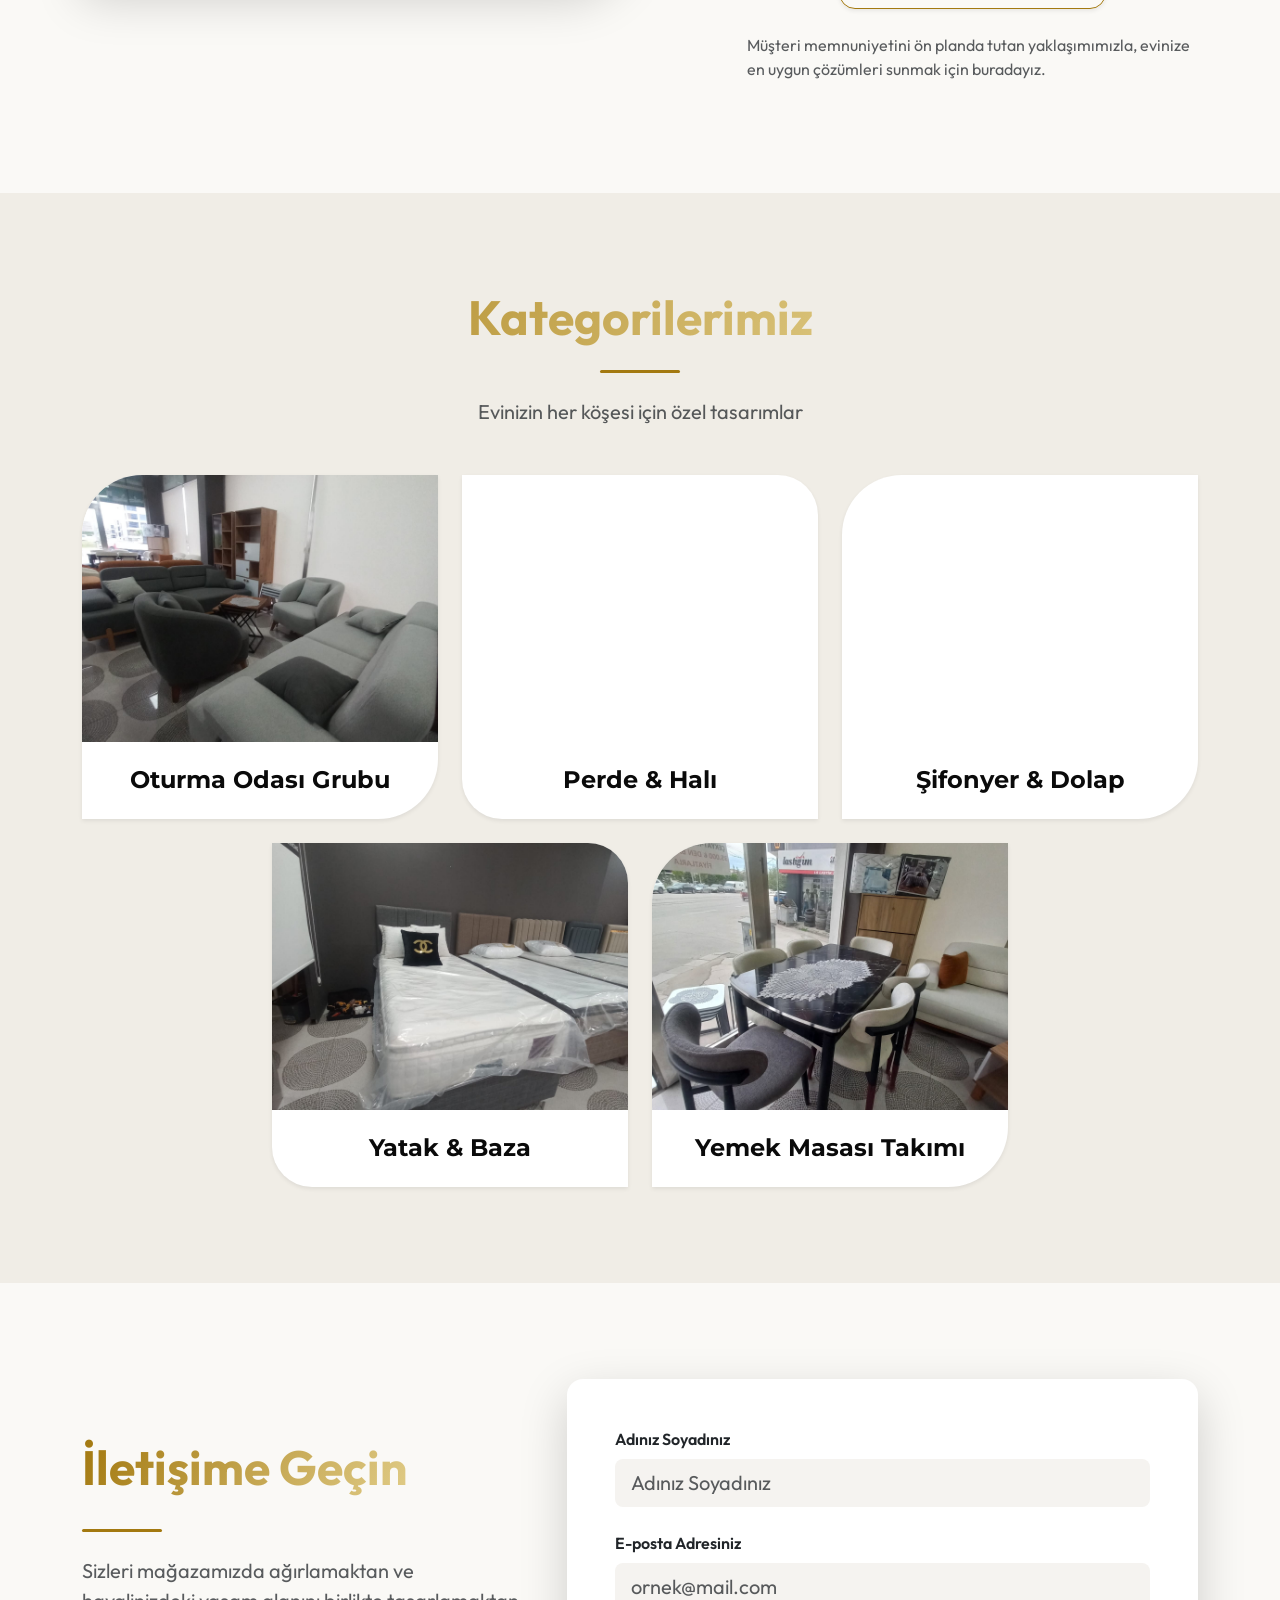
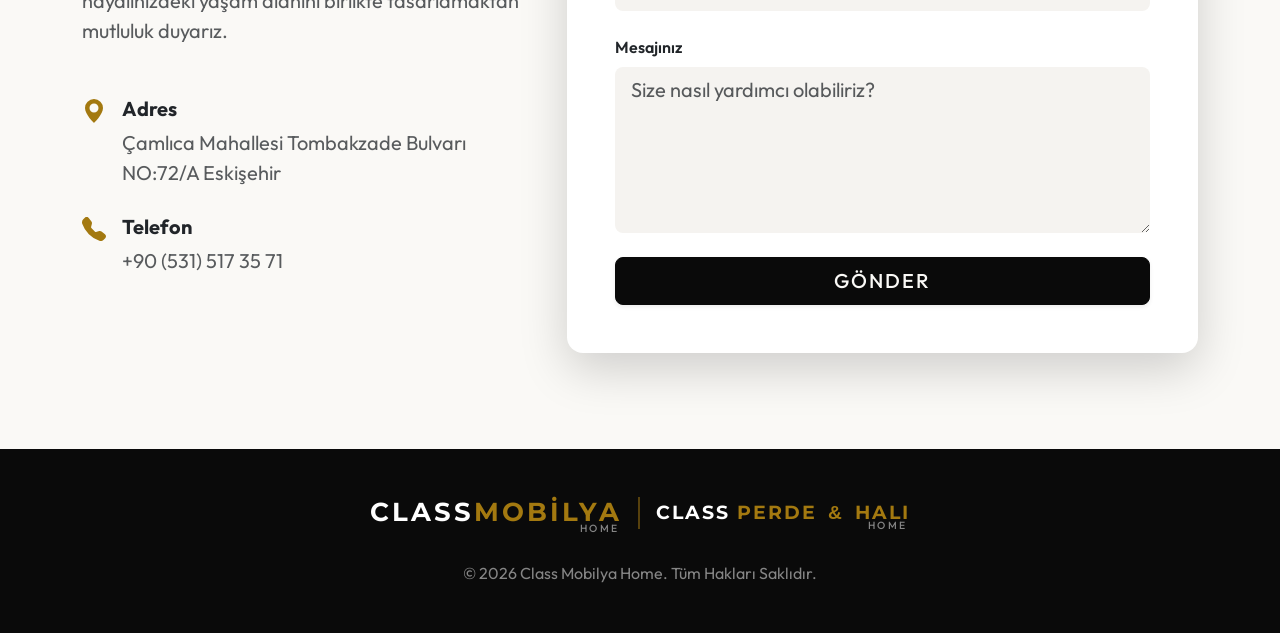
==== commit e9f51483: "Optimize performance for Lighthouse score (decoding=async and preconnect)" ====
--- a/index.html
+++ b/index.html
@@ -15,6 +15,7 @@
 
     <link href="https://cdn.jsdelivr.net/npm/bootstrap@5.3.3/dist/css/bootstrap.min.css" rel="stylesheet" integrity="sha384-QWTKZyjpPEjISv5WaRU9OFeRpok6YctnYmDr5pNlyT2bRjXh0JMhjY6hW+ALEwIH" crossorigin="anonymous">
 
+    <link rel="preconnect" href="https://cdn.jsdelivr.net" crossorigin>
     <link rel="preconnect" href="https://fonts.googleapis.com">
     <link rel="preconnect" href="https://fonts.gstatic.com" crossorigin>
     <link href="https://fonts.googleapis.com/css2?family=Outfit:wght@300;400;500;600&family=Montserrat:wght@400;500;600;700&display=swap" rel="stylesheet">
@@ -120,7 +121,7 @@
                 <div class="row align-items-center gy-5">
                     <div class="col-lg-6 reveal">
                         <div class="image-wrapper position-relative shape-asymmetric overflow-hidden shadow-lg premium-border">
-                            <img src="fotograflar/dukkan-tabelasi/tabela.jpeg" alt="Class Mobilya Mağazası" class="img-fluid w-100 object-fit-cover" width="800" height="600" loading="lazy">
+                            <img src="fotograflar/dukkan-tabelasi/tabela.jpeg" alt="Class Mobilya Mağazası" class="img-fluid w-100 object-fit-cover" width="800" height="600" loading="lazy" decoding="async">
                         </div>
                     </div>
                     <div class="col-lg-5 offset-lg-1 reveal">
@@ -131,7 +132,7 @@
                             <p class="fs-6 mb-0 fst-italic text-secondary-gold fw-semibold font-display" data-i18n="about_highlight">Mobilya sektöründeki tecrübemizi CLASS PERDE markamızla ev tekstiline de taşıyoruz.</p>
                         </div>
                         <div class="mb-4 text-center">
-                            <img src="fotograflar/dukkan-tabelasi/classperde.jpeg" alt="Class Perde Mağazası" class="img-fluid rounded-4 shadow-sm border border-secondary-gold" width="400" height="300" style="max-height: 240px; width: auto;" loading="lazy">
+                            <img src="fotograflar/dukkan-tabelasi/classperde.jpeg" alt="Class Perde Mağazası" class="img-fluid rounded-4 shadow-sm border border-secondary-gold" width="400" height="300" style="max-height: 240px; width: auto;" loading="lazy" decoding="async">
                         </div>
                         <p class="fs-6 text-muted" data-i18n="about_p2">Müşteri memnuniyetini ön planda tutan yaklaşımımızla, evinize en uygun çözümleri sunmak için buradayız.</p>
                     </div>
@@ -153,7 +154,7 @@
                         <a href="urunler.html?kategori=koltuklar" class="text-decoration-none">
                             <div class="card border-0 shadow-sm hover-float bg-card overflow-hidden h-100 shape-asymmetric">
                                 <div class="ratio ratio-4x3 card-img-wrapper">
-                                    <img src="fotograflar/oturma-odasi.jpeg" alt="Oturma Odası Grubu" class="object-fit-cover" width="600" height="450" loading="lazy">
+                                    <img src="fotograflar/oturma-odasi.jpeg" alt="Oturma Odası Grubu" class="object-fit-cover" width="600" height="450" loading="lazy" decoding="async">
                                 </div>
                                 <div class="card-body text-center p-4 bg-primary-dark">
                                     <h3 class="h4 font-display fw-bold mb-0 text-primary-dark" data-i18n="filter_sofas">Oturma Odası Grubu</h3>
@@ -166,7 +167,7 @@
                         <a href="urunler.html?kategori=perde" class="text-decoration-none">
                             <div class="card border-0 shadow-sm hover-float bg-card overflow-hidden h-100 shape-asymmetric-alt">
                                 <div class="ratio ratio-4x3 card-img-wrapper">
-                                    <img src="fotograflar/perde.jpeg" alt="Perde & Halı" class="object-fit-cover" width="600" height="450" loading="lazy">
+                                    <img src="fotograflar/perde.jpeg" alt="Perde & Halı" class="object-fit-cover" width="600" height="450" loading="lazy" decoding="async">
                                 </div>
                                 <div class="card-body text-center p-4">
                                     <h3 class="h4 font-display fw-bold mb-0 text-primary-dark" data-i18n="filter_curtains">CLASS PERDE & HALI</h3>
@@ -179,7 +180,7 @@
                         <a href="urunler.html?kategori=dolap" class="text-decoration-none">
                             <div class="card border-0 shadow-sm hover-float bg-card overflow-hidden h-100 shape-asymmetric">
                                 <div class="ratio ratio-4x3 card-img-wrapper">
-                                    <img src="fotograflar/dolap.jpeg" alt="Şifonyer & Dolap" class="object-fit-cover" width="600" height="450" loading="lazy">
+                                    <img src="fotograflar/dolap.jpeg" alt="Şifonyer & Dolap" class="object-fit-cover" width="600" height="450" loading="lazy" decoding="async">
                                 </div>
                                 <div class="card-body text-center p-4">
                                     <h3 class="h4 font-display fw-bold mb-0 text-primary-dark" data-i18n="filter_cabinets">Şifonyer & Dolap</h3>
@@ -192,7 +193,7 @@
                         <a href="urunler.html?kategori=yatak" class="text-decoration-none">
                             <div class="card border-0 shadow-sm hover-float bg-card overflow-hidden h-100 shape-asymmetric-alt">
                                 <div class="ratio ratio-4x3 card-img-wrapper">
-                                    <img src="fotograflar/yatak.jpeg" alt="Yatak & Baza" class="object-fit-cover" width="600" height="450" loading="lazy">
+                                    <img src="fotograflar/yatak.jpeg" alt="Yatak & Baza" class="object-fit-cover" width="600" height="450" loading="lazy" decoding="async">
                                 </div>
                                 <div class="card-body text-center p-4">
                                     <h3 class="h4 font-display fw-bold mb-0 text-primary-dark" data-i18n="filter_beds">Yatak & Baza</h3>
@@ -205,7 +206,7 @@
                         <a href="urunler.html?kategori=yemek-masasi" class="text-decoration-none">
                             <div class="card border-0 shadow-sm hover-float bg-card overflow-hidden h-100 shape-asymmetric">
                                 <div class="ratio ratio-4x3 card-img-wrapper">
-                                    <img src="fotograflar/yemek-masasi.jpeg" alt="Yemek Masası Takımı" class="object-fit-cover" width="600" height="450" loading="lazy">
+                                    <img src="fotograflar/yemek-masasi.jpeg" alt="Yemek Masası Takımı" class="object-fit-cover" width="600" height="450" loading="lazy" decoding="async">
                                 </div>
                                 <div class="card-body text-center p-4">
                                     <h3 class="h4 font-display fw-bold mb-0 text-primary-dark" data-i18n="filter_dining">Yemek Masası Takımı</h3>
--- a/css/style.css
+++ b/css/style.css
@@ -522,3 +522,19 @@
 [data-theme="dark"] .bg-input::placeholder {
     color: rgba(255, 255, 255, 0.5) !important;
 }
+
+[data-theme="dark"] .dropdown-menu {
+    background-color: var(--renk-kart-arkaplan);
+    border: 1px solid var(--renk-kenarlik) !important;
+}
+
+[data-theme="dark"] .dropdown-item {
+    color: var(--renk-metin);
+    transition: background-color var(--gecis-hizli), color var(--gecis-hizli);
+}
+
+[data-theme="dark"] .dropdown-item:hover,
+[data-theme="dark"] .dropdown-item:focus {
+    background-color: var(--renk-arkaplan-alt);
+    color: var(--renk-ikincil-altin);
+}
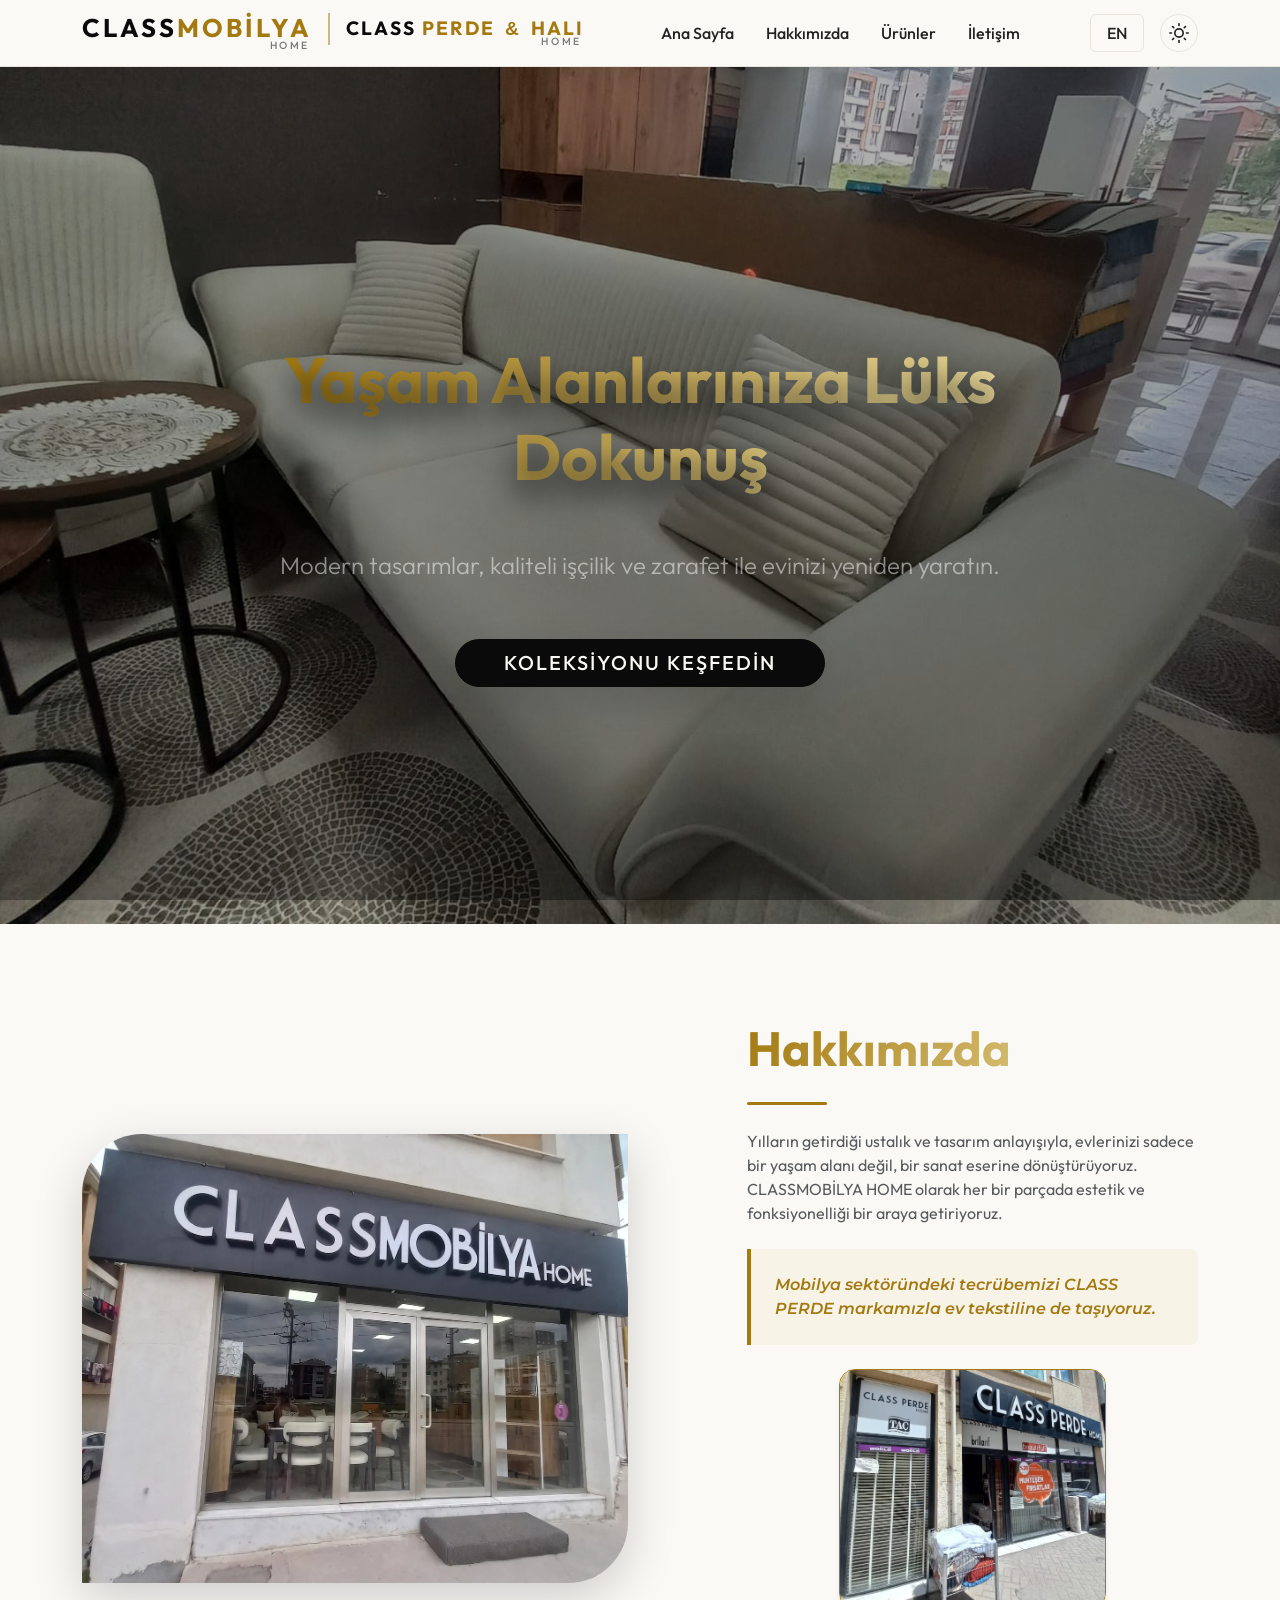
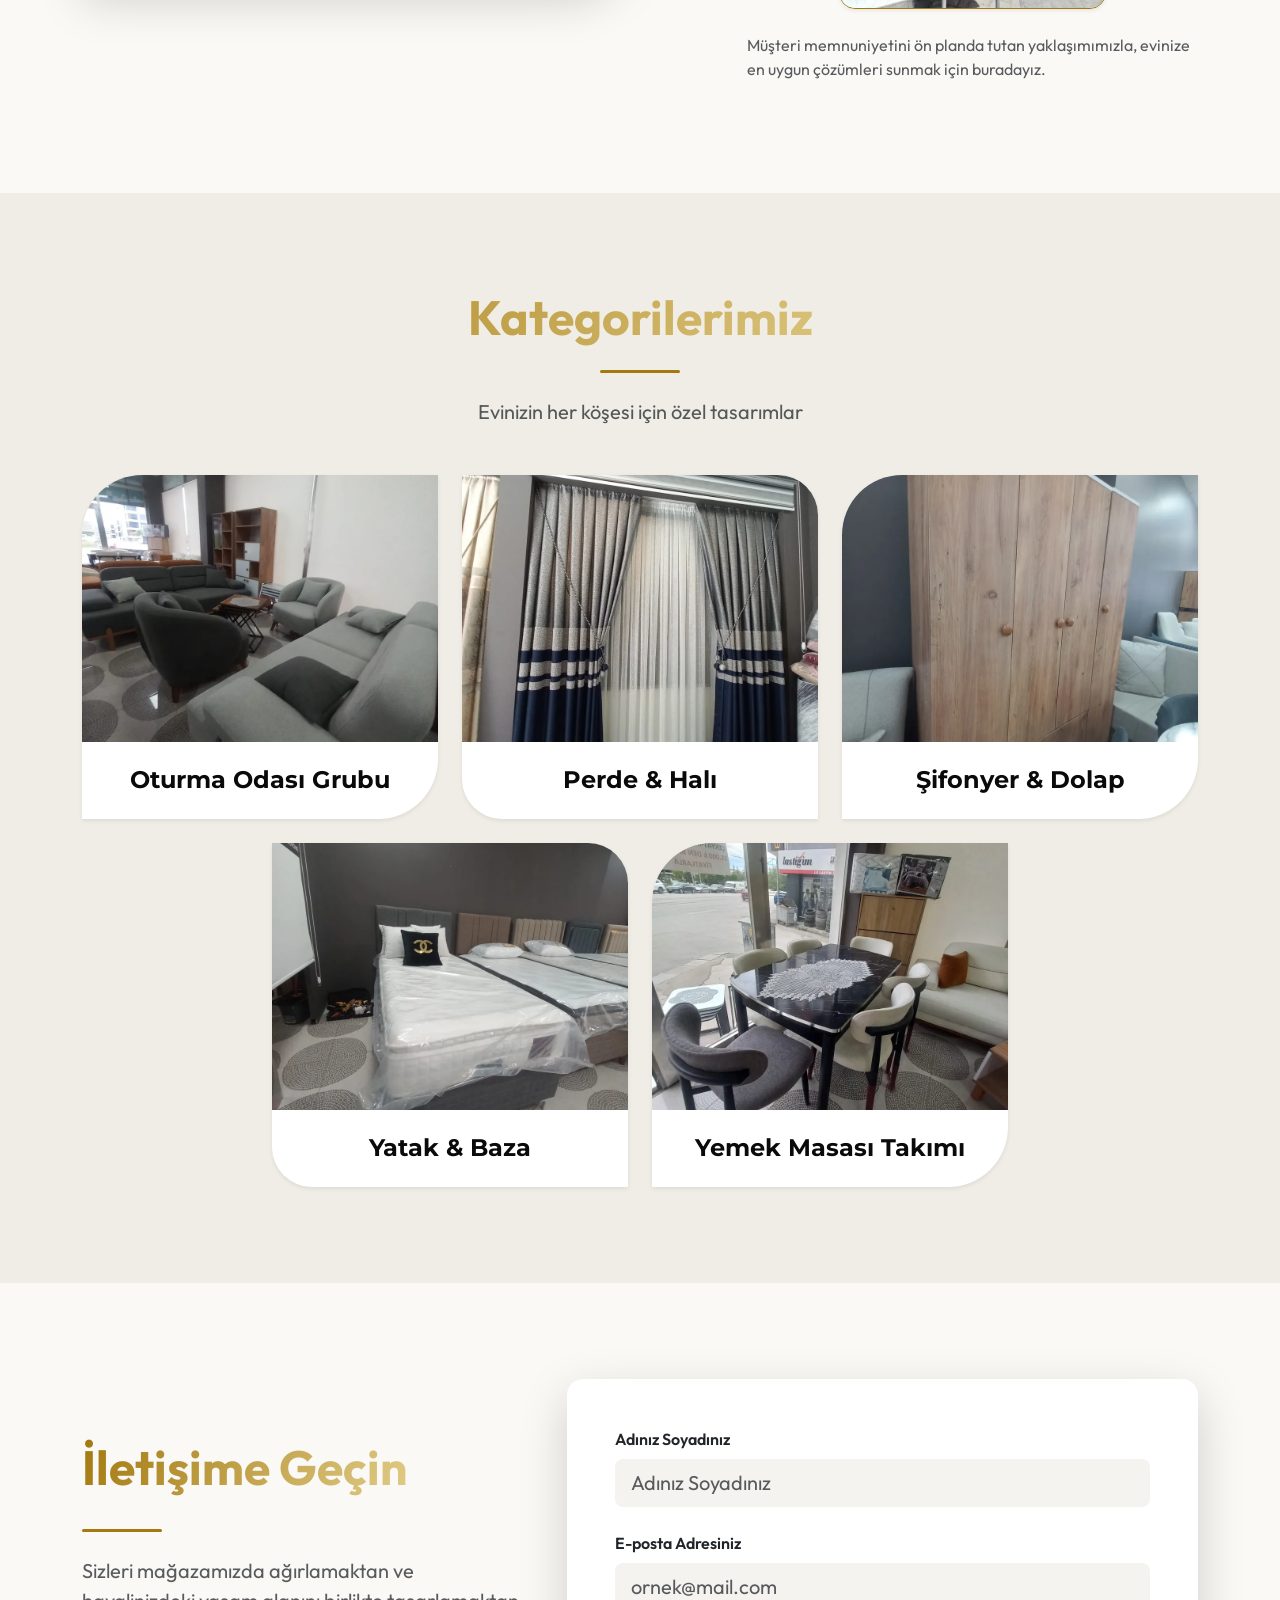
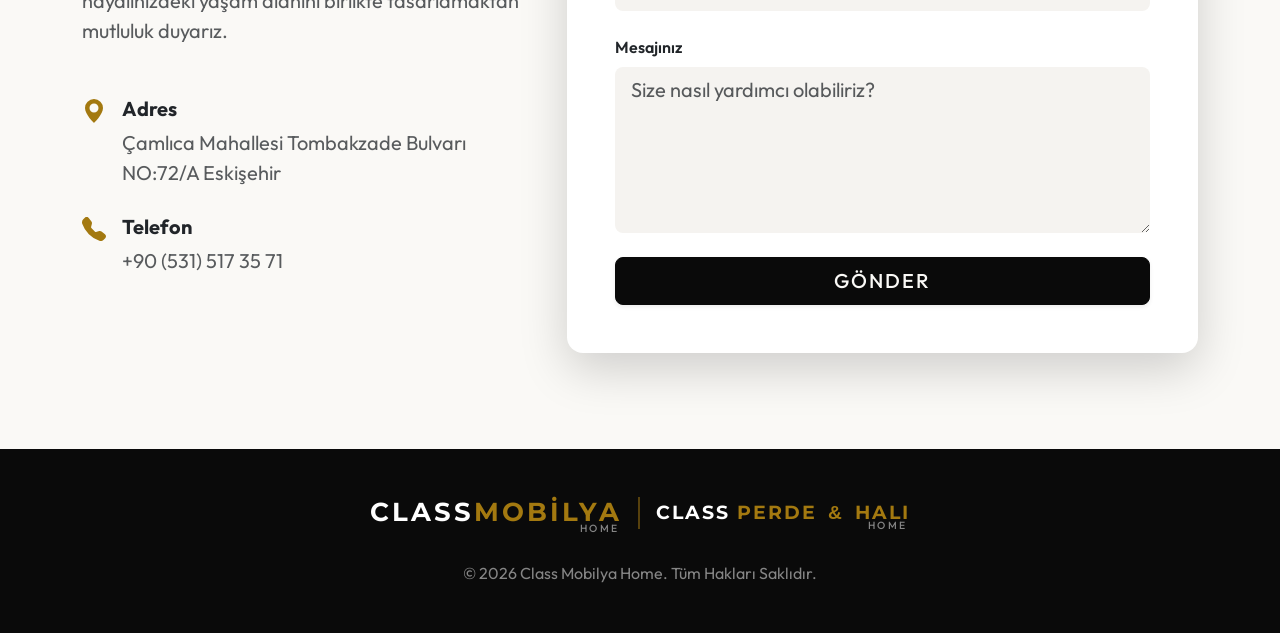
==== commit cde2a41e: "Lighthouse skoru için resimler WebP formatına çevrildi (koltuk.jpeg hariç)" ====
--- a/index.html
+++ b/index.html
@@ -121,7 +121,7 @@
                 <div class="row align-items-center gy-5">
                     <div class="col-lg-6 reveal">
                         <div class="image-wrapper position-relative shape-asymmetric overflow-hidden shadow-lg premium-border">
-                            <img src="fotograflar/dukkan-tabelasi/tabela.jpeg" alt="Class Mobilya Mağazası" class="img-fluid w-100 object-fit-cover" width="800" height="600" loading="lazy" decoding="async">
+                            <img src="fotograflar/dukkan-tabelasi/tabela.webp" alt="Class Mobilya Mağazası" class="img-fluid w-100 object-fit-cover" width="800" height="600" loading="lazy" decoding="async">
                         </div>
                     </div>
                     <div class="col-lg-5 offset-lg-1 reveal">
@@ -132,7 +132,7 @@
                             <p class="fs-6 mb-0 fst-italic text-secondary-gold fw-semibold font-display" data-i18n="about_highlight">Mobilya sektöründeki tecrübemizi CLASS PERDE markamızla ev tekstiline de taşıyoruz.</p>
                         </div>
                         <div class="mb-4 text-center">
-                            <img src="fotograflar/dukkan-tabelasi/classperde.jpeg" alt="Class Perde Mağazası" class="img-fluid rounded-4 shadow-sm border border-secondary-gold" width="400" height="300" style="max-height: 240px; width: auto;" loading="lazy" decoding="async">
+                            <img src="fotograflar/dukkan-tabelasi/classperde.webp" alt="Class Perde Mağazası" class="img-fluid rounded-4 shadow-sm border border-secondary-gold" width="400" height="300" style="max-height: 240px; width: auto;" loading="lazy" decoding="async">
                         </div>
                         <p class="fs-6 text-muted" data-i18n="about_p2">Müşteri memnuniyetini ön planda tutan yaklaşımımızla, evinize en uygun çözümleri sunmak için buradayız.</p>
                     </div>
@@ -154,7 +154,7 @@
                         <a href="urunler.html?kategori=koltuklar" class="text-decoration-none">
                             <div class="card border-0 shadow-sm hover-float bg-card overflow-hidden h-100 shape-asymmetric">
                                 <div class="ratio ratio-4x3 card-img-wrapper">
-                                    <img src="fotograflar/oturma-odasi.jpeg" alt="Oturma Odası Grubu" class="object-fit-cover" width="600" height="450" loading="lazy" decoding="async">
+                                    <img src="fotograflar/oturma-odasi.webp" alt="Oturma Odası Grubu" class="object-fit-cover" width="600" height="450" loading="lazy" decoding="async">
                                 </div>
                                 <div class="card-body text-center p-4 bg-primary-dark">
                                     <h3 class="h4 font-display fw-bold mb-0 text-primary-dark" data-i18n="filter_sofas">Oturma Odası Grubu</h3>
@@ -167,7 +167,7 @@
                         <a href="urunler.html?kategori=perde" class="text-decoration-none">
                             <div class="card border-0 shadow-sm hover-float bg-card overflow-hidden h-100 shape-asymmetric-alt">
                                 <div class="ratio ratio-4x3 card-img-wrapper">
-                                    <img src="fotograflar/perde.jpeg" alt="Perde & Halı" class="object-fit-cover" width="600" height="450" loading="lazy" decoding="async">
+                                    <img src="fotograflar/perde.webp" alt="Perde & Halı" class="object-fit-cover" width="600" height="450" loading="lazy" decoding="async">
                                 </div>
                                 <div class="card-body text-center p-4">
                                     <h3 class="h4 font-display fw-bold mb-0 text-primary-dark" data-i18n="filter_curtains">CLASS PERDE & HALI</h3>
@@ -180,7 +180,7 @@
                         <a href="urunler.html?kategori=dolap" class="text-decoration-none">
                             <div class="card border-0 shadow-sm hover-float bg-card overflow-hidden h-100 shape-asymmetric">
                                 <div class="ratio ratio-4x3 card-img-wrapper">
-                                    <img src="fotograflar/dolap.jpeg" alt="Şifonyer & Dolap" class="object-fit-cover" width="600" height="450" loading="lazy" decoding="async">
+                                    <img src="fotograflar/dolap.webp" alt="Şifonyer & Dolap" class="object-fit-cover" width="600" height="450" loading="lazy" decoding="async">
                                 </div>
                                 <div class="card-body text-center p-4">
                                     <h3 class="h4 font-display fw-bold mb-0 text-primary-dark" data-i18n="filter_cabinets">Şifonyer & Dolap</h3>
@@ -193,7 +193,7 @@
                         <a href="urunler.html?kategori=yatak" class="text-decoration-none">
                             <div class="card border-0 shadow-sm hover-float bg-card overflow-hidden h-100 shape-asymmetric-alt">
                                 <div class="ratio ratio-4x3 card-img-wrapper">
-                                    <img src="fotograflar/yatak.jpeg" alt="Yatak & Baza" class="object-fit-cover" width="600" height="450" loading="lazy" decoding="async">
+                                    <img src="fotograflar/yatak.webp" alt="Yatak & Baza" class="object-fit-cover" width="600" height="450" loading="lazy" decoding="async">
                                 </div>
                                 <div class="card-body text-center p-4">
                                     <h3 class="h4 font-display fw-bold mb-0 text-primary-dark" data-i18n="filter_beds">Yatak & Baza</h3>
@@ -206,7 +206,7 @@
                         <a href="urunler.html?kategori=yemek-masasi" class="text-decoration-none">
                             <div class="card border-0 shadow-sm hover-float bg-card overflow-hidden h-100 shape-asymmetric">
                                 <div class="ratio ratio-4x3 card-img-wrapper">
-                                    <img src="fotograflar/yemek-masasi.jpeg" alt="Yemek Masası Takımı" class="object-fit-cover" width="600" height="450" loading="lazy" decoding="async">
+                                    <img src="fotograflar/yemek-masasi.webp" alt="Yemek Masası Takımı" class="object-fit-cover" width="600" height="450" loading="lazy" decoding="async">
                                 </div>
                                 <div class="card-body text-center p-4">
                                     <h3 class="h4 font-display fw-bold mb-0 text-primary-dark" data-i18n="filter_dining">Yemek Masası Takımı</h3>
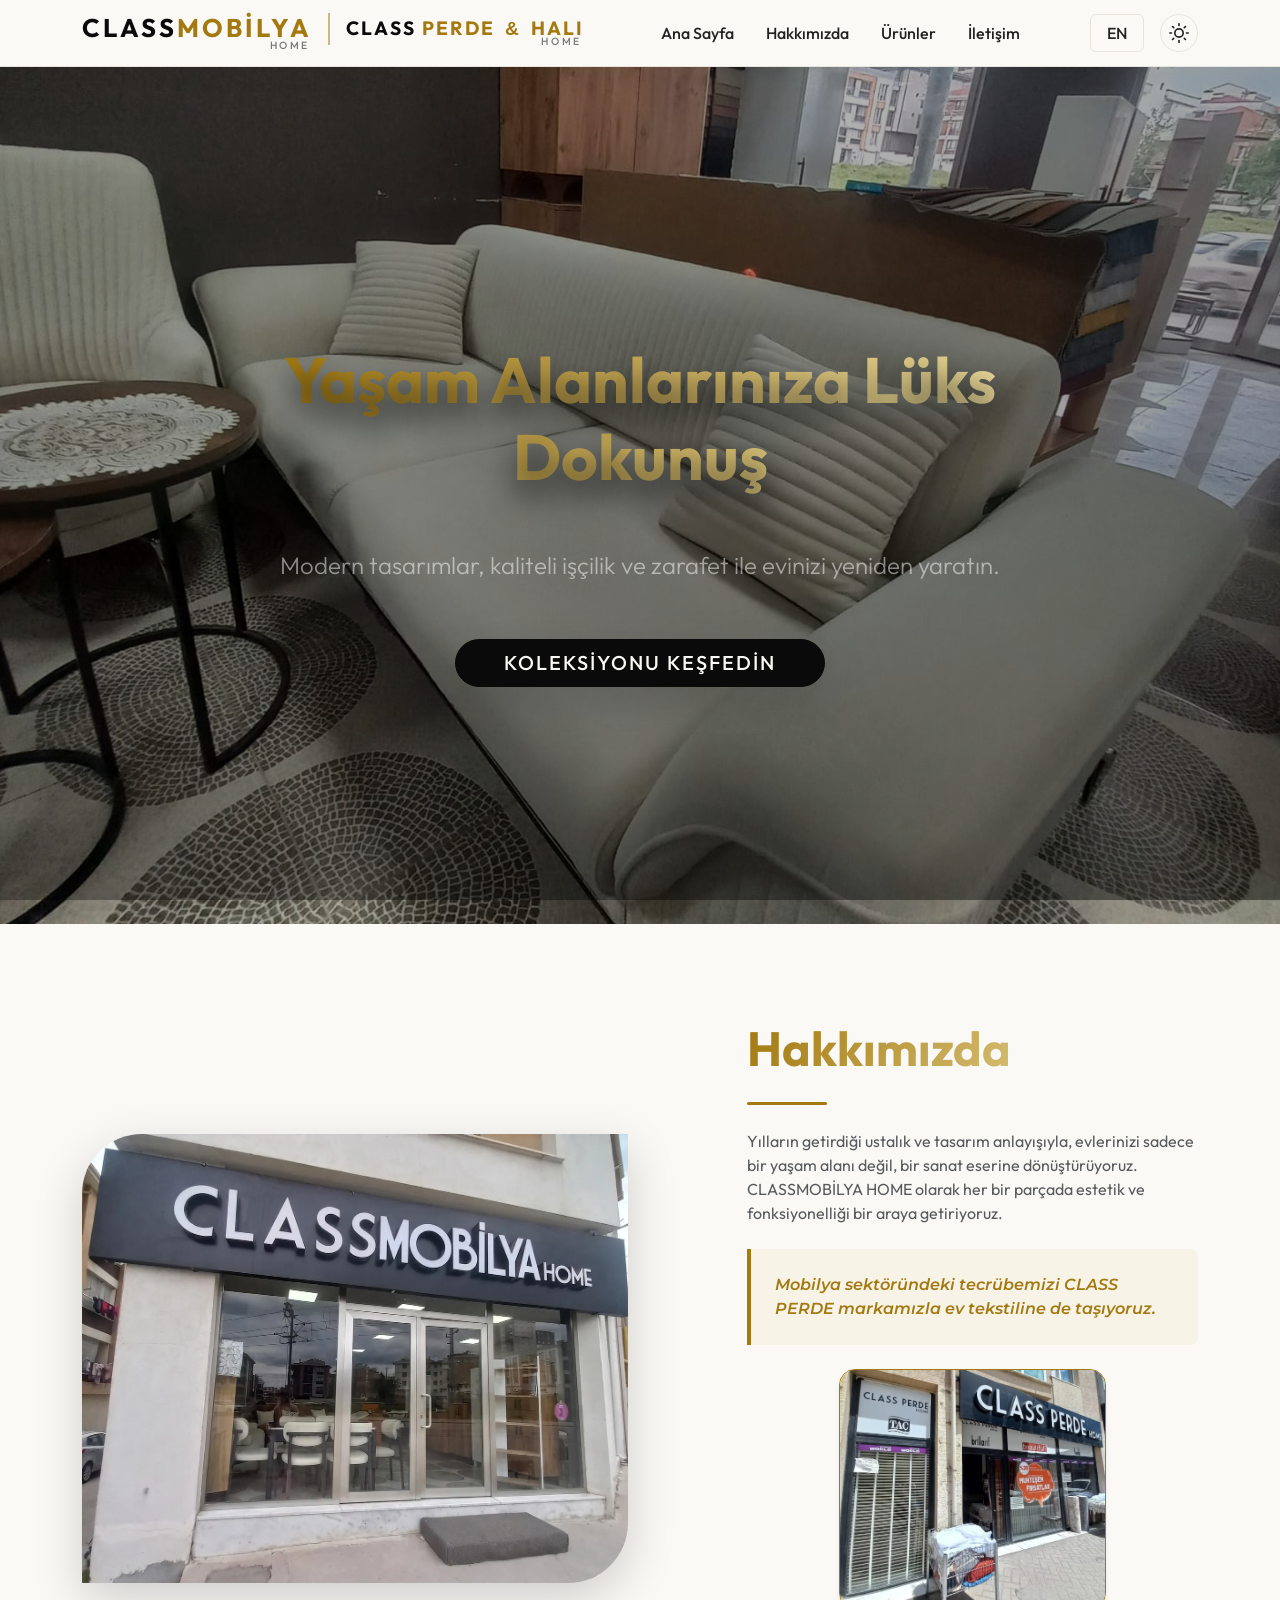
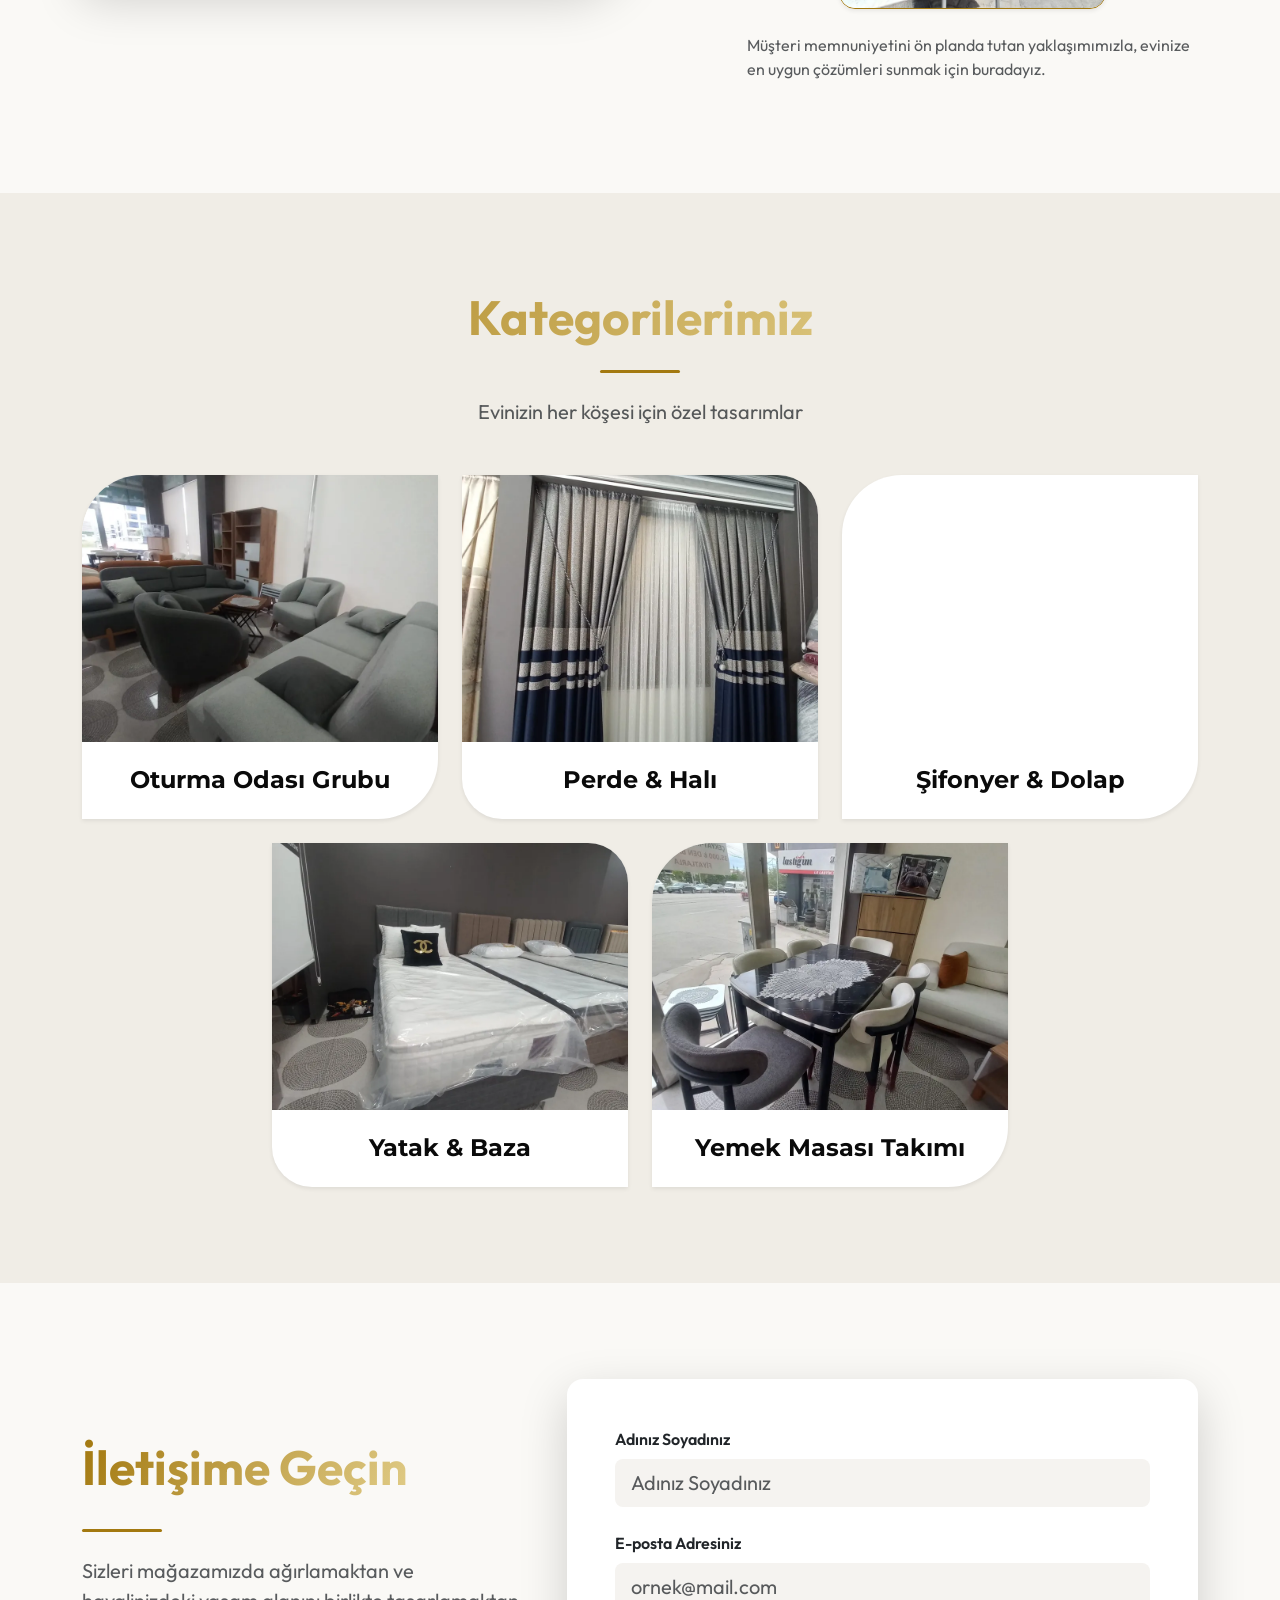
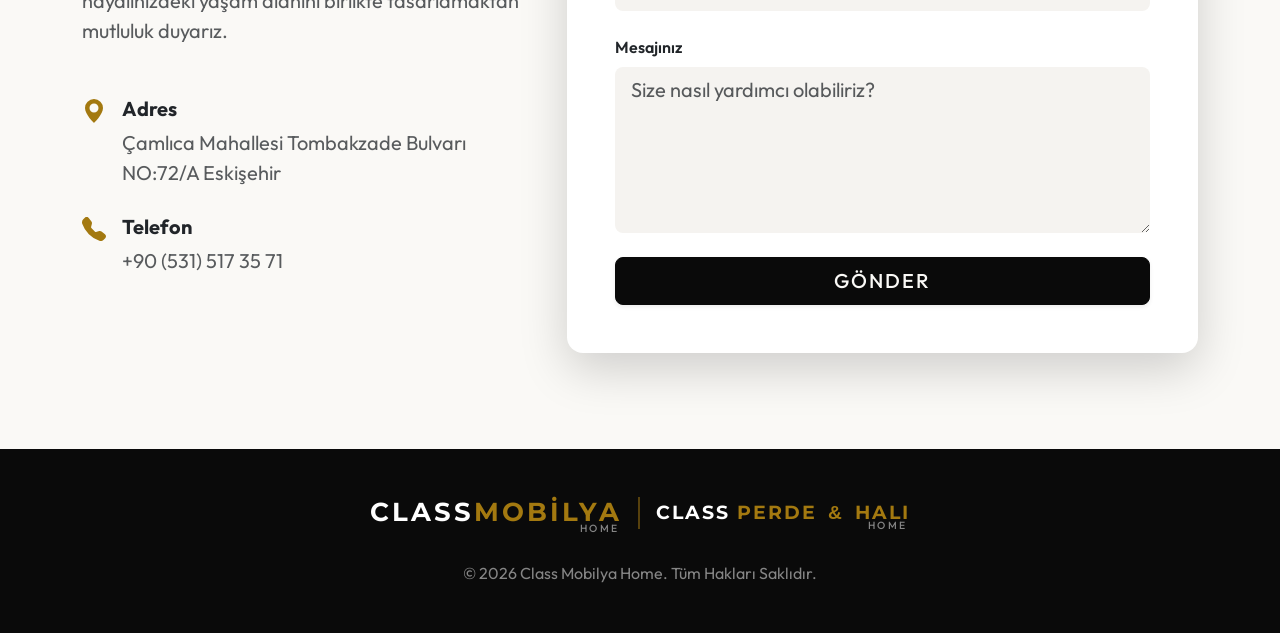
==== commit 04389102: "Navbar ürünlerdeki arka plan düzeltildi" ====
--- a/index.html
+++ b/index.html
@@ -23,7 +23,7 @@
     <link rel="preconnect" href="https://www.googletagmanager.com">
     <link rel="preload" as="image" href="fotograflar/koltuk.jpeg" fetchpriority="high">
 
-    <link rel="stylesheet" href="css/style.css?v=8">
+    <link rel="stylesheet" href="css/style.css?v=9">
 
     <script async src="https://www.googletagmanager.com/gtag/js?id=G-TEST123456"></script>
     <script>
--- a/css/style.css
+++ b/css/style.css
@@ -523,6 +523,18 @@
     color: rgba(255, 255, 255, 0.5) !important;
 }
 
+.dropdown-item.active, 
+.dropdown-item:active {
+    background-color: transparent !important;
+    color: var(--renk-ikincil-altin) !important;
+}
+
+.dropdown-item:hover,
+.dropdown-item:focus {
+    background-color: transparent !important;
+    color: var(--renk-ikincil-altin) !important;
+}
+
 [data-theme="dark"] .dropdown-menu {
     background-color: var(--renk-kart-arkaplan);
     border: 1px solid var(--renk-kenarlik) !important;
@@ -534,7 +546,9 @@
 }
 
 [data-theme="dark"] .dropdown-item:hover,
-[data-theme="dark"] .dropdown-item:focus {
-    background-color: var(--renk-arkaplan-alt);
-    color: var(--renk-ikincil-altin);
-}
+[data-theme="dark"] .dropdown-item:focus,
+[data-theme="dark"] .dropdown-item.active, 
+[data-theme="dark"] .dropdown-item:active {
+    background-color: transparent !important;
+    color: var(--renk-ikincil-altin) !important;
+}
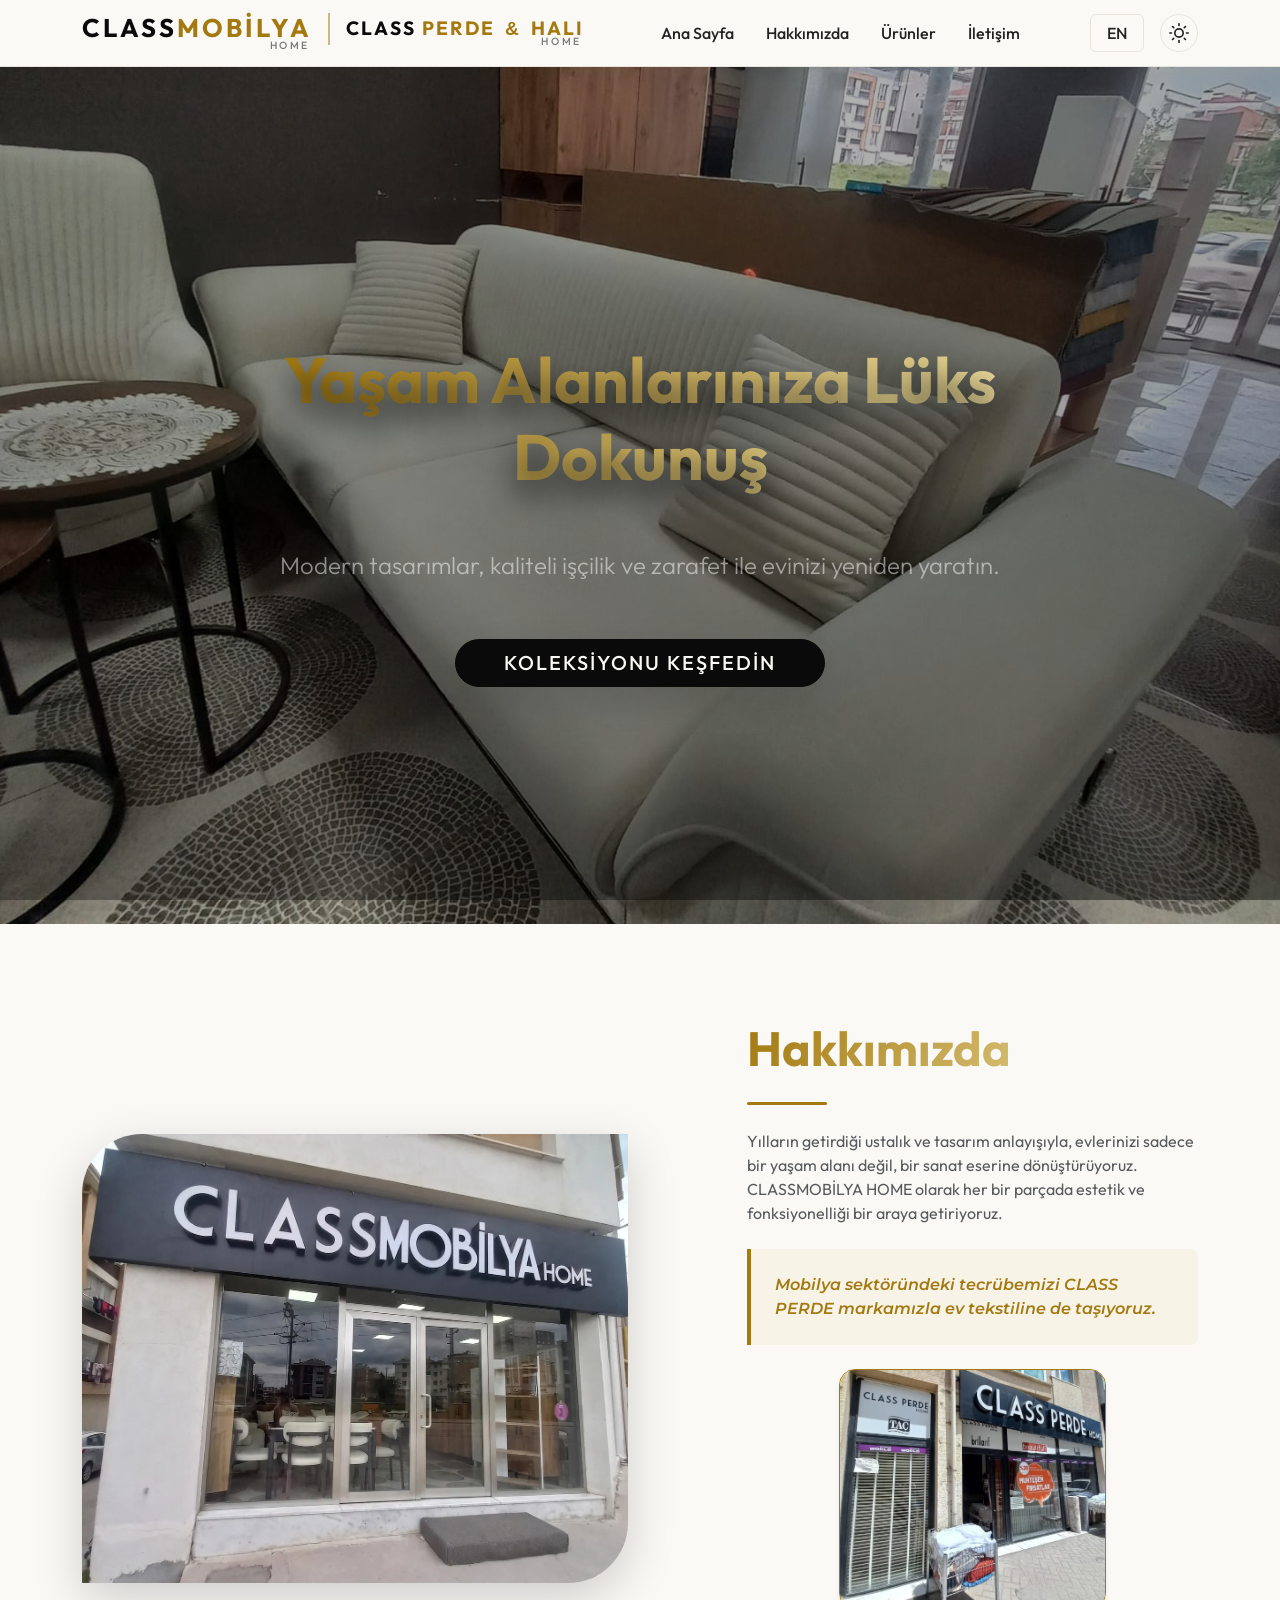
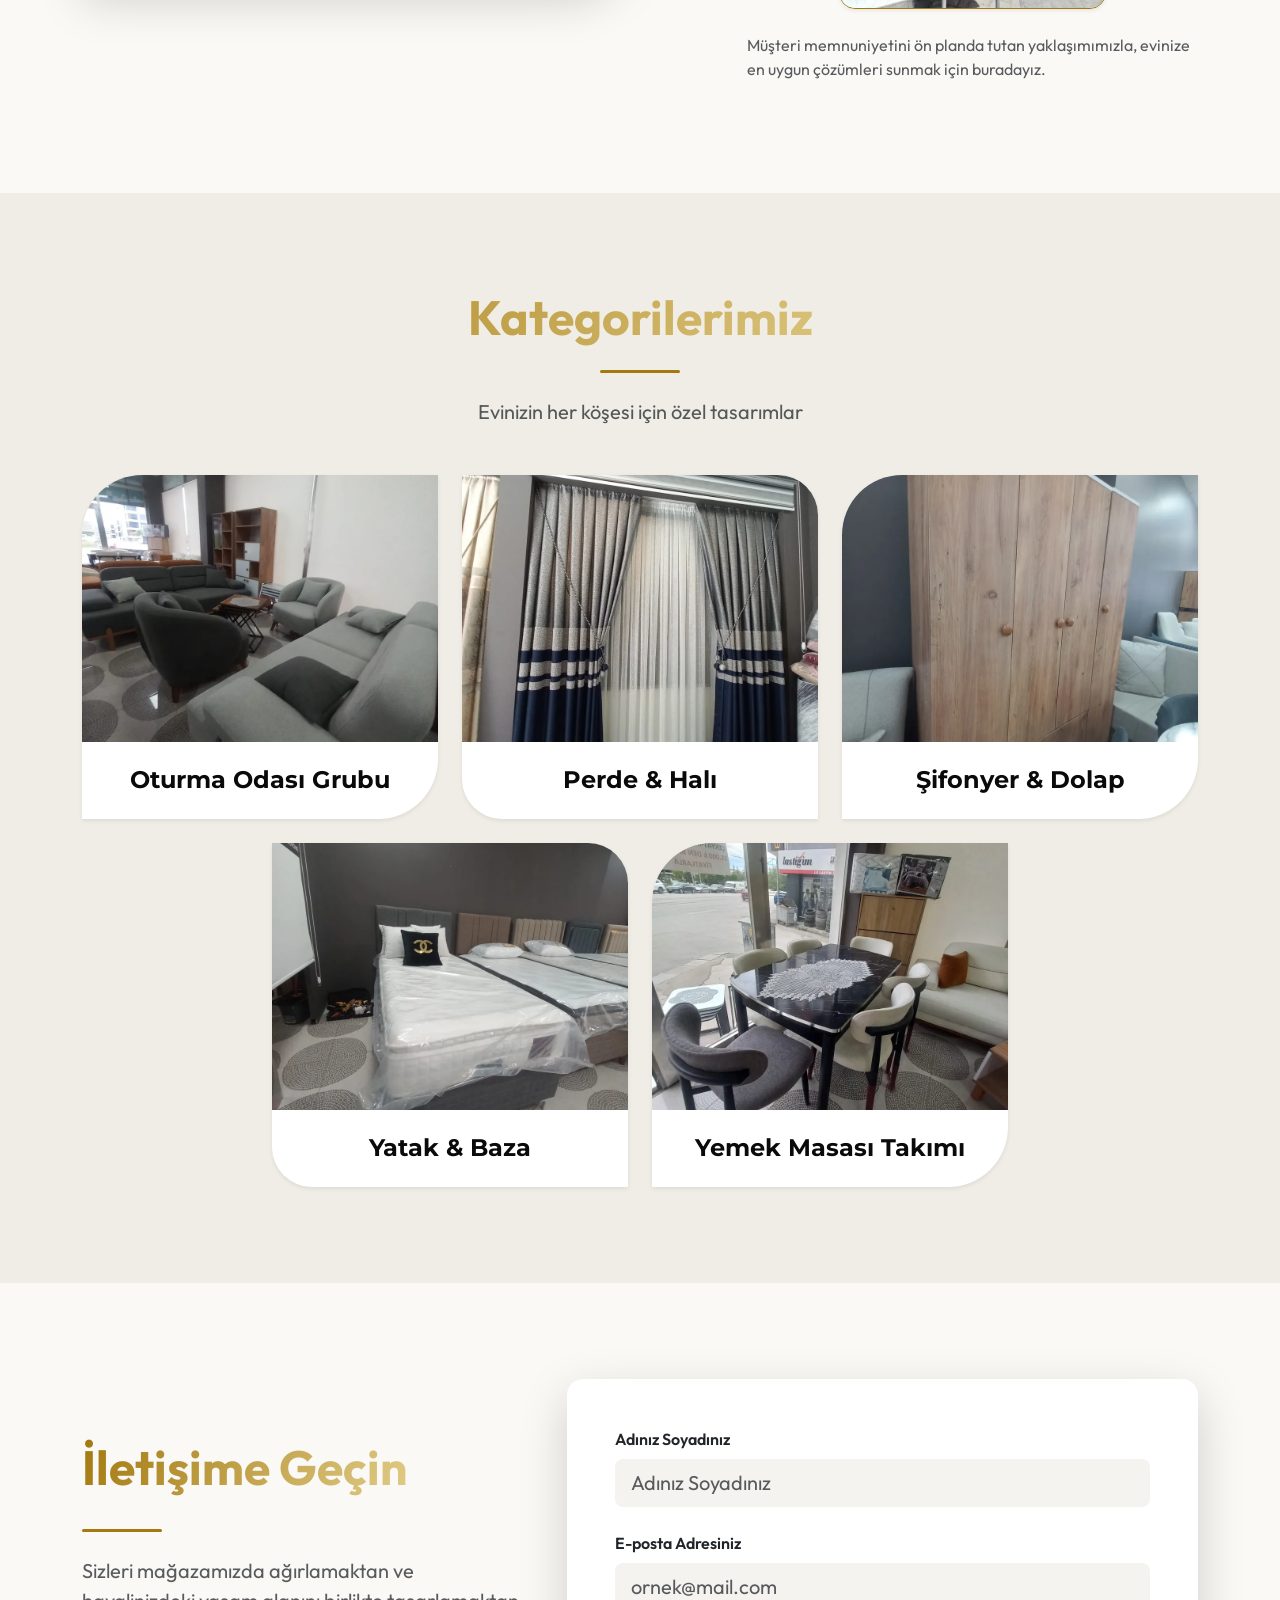
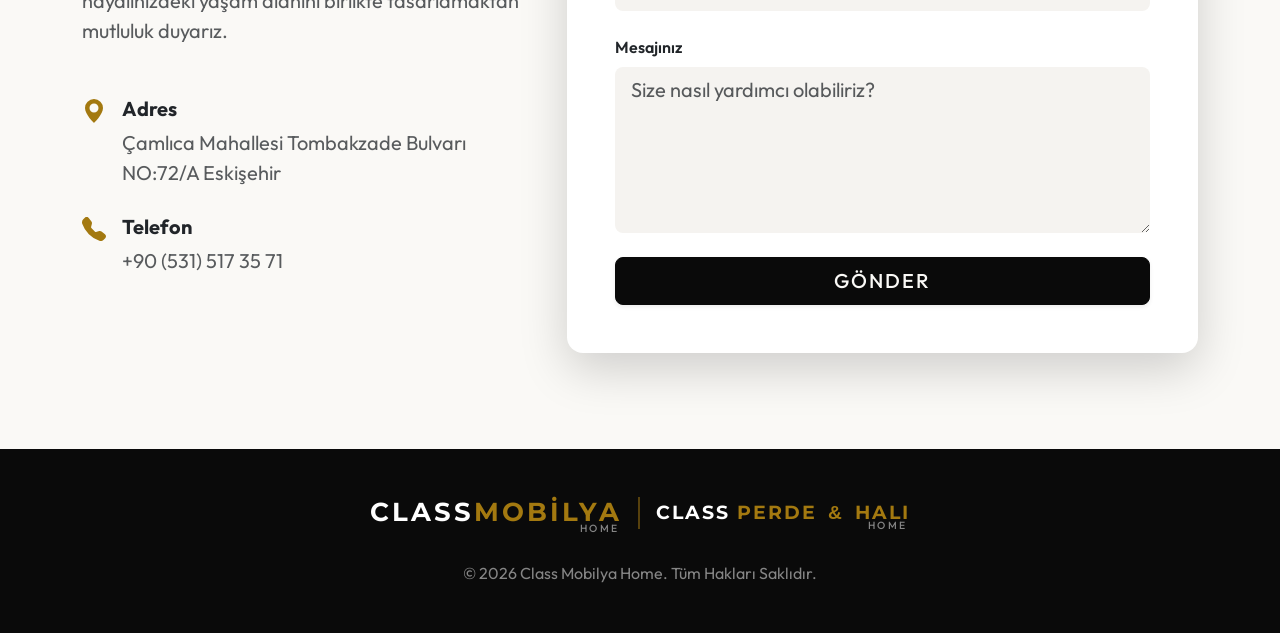
==== commit 3b3c8620: "İletişim formunun bağlı olduğu eposta değiştirildi" ====
--- a/index.html
+++ b/index.html
@@ -251,7 +251,7 @@
                     
                     <div class="col-lg-7">
                         <div class="card border-0 shadow-lg p-md-5 p-4 rounded-4 bg-card">
-                            <form action="https://formsubmit.co/elifkanerx@gmail.com" method="POST" class="needs-validation" novalidate>
+                            <form action="https://formsubmit.co/infoclassmobilyaperde@gmail.com" method="POST" class="needs-validation" novalidate>
                                 <input type="hidden" name="_next" value="https://elifkaner.github.io/ClassMobilya-Perde-Final/">
                                 <div class="mb-4">
                                     <label for="name" class="form-label fw-semibold" data-i18n="form_name_label">Adınız Soyadınız</label>
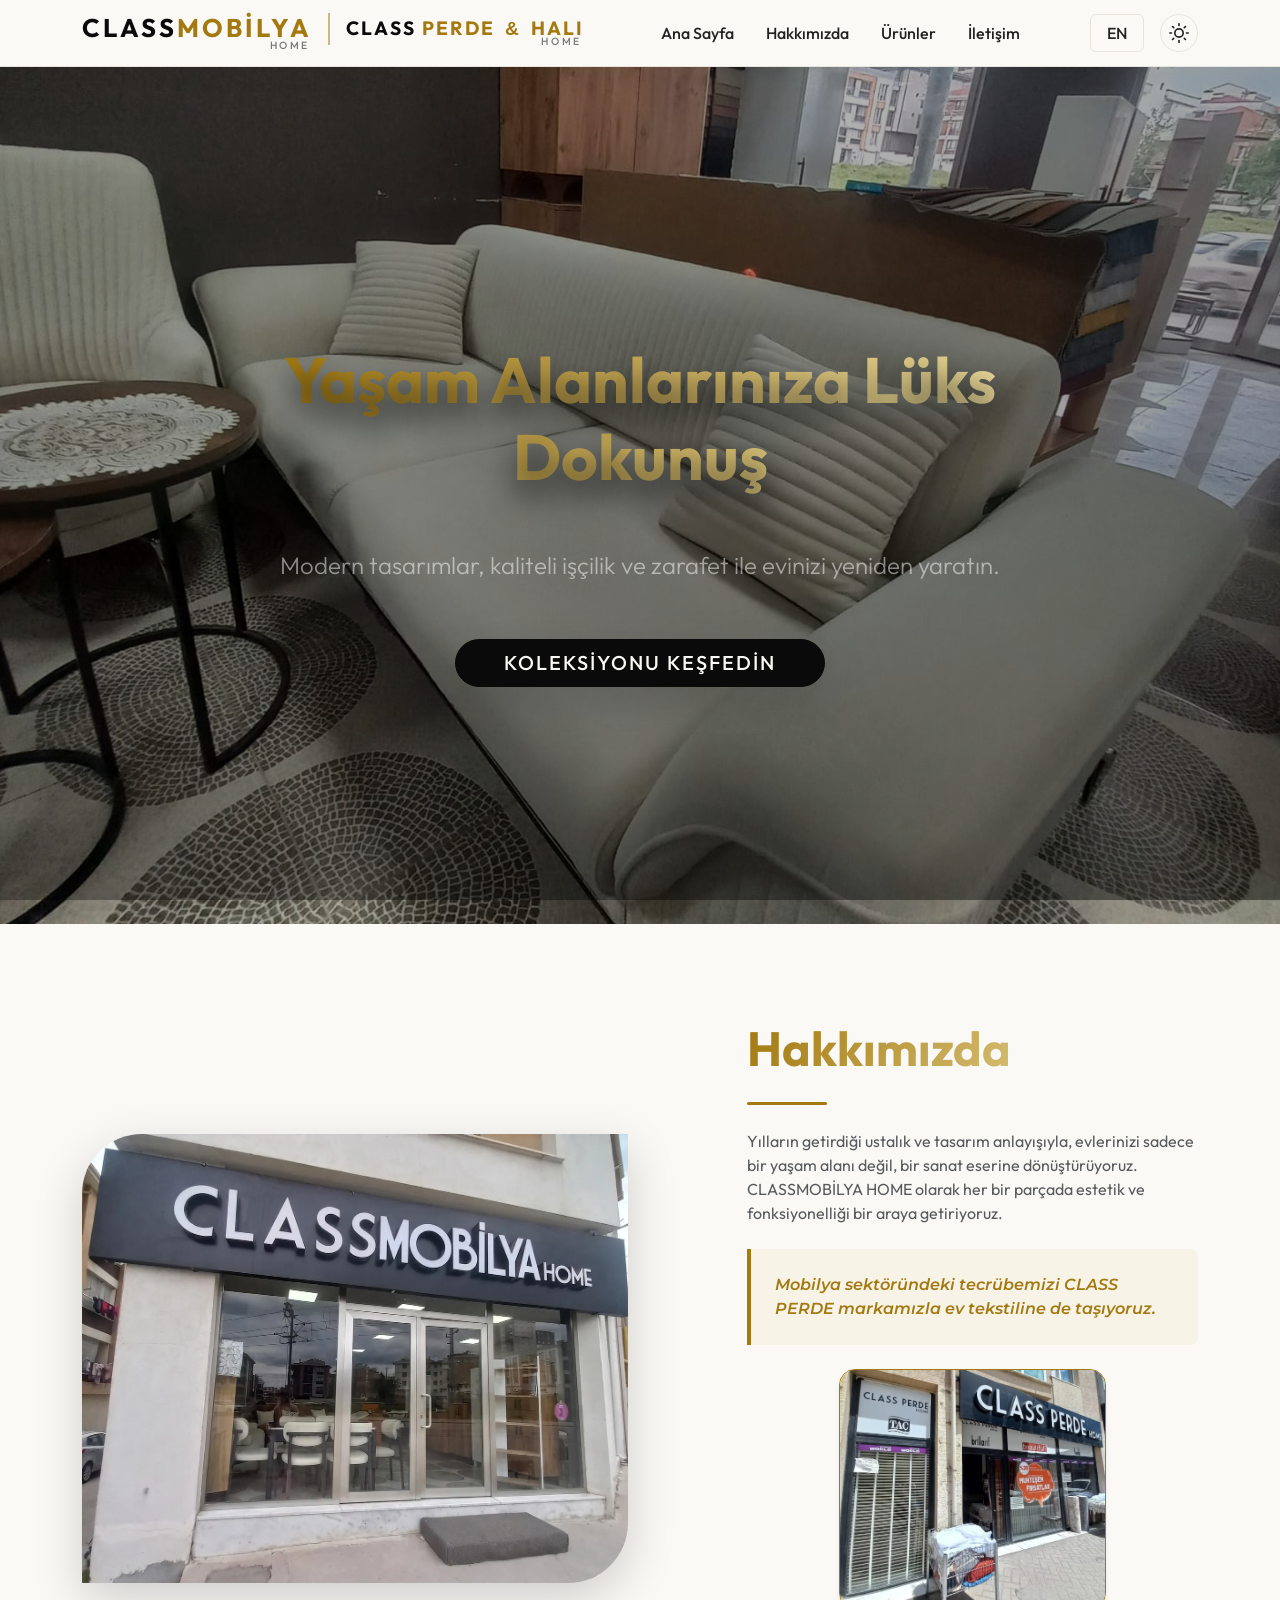
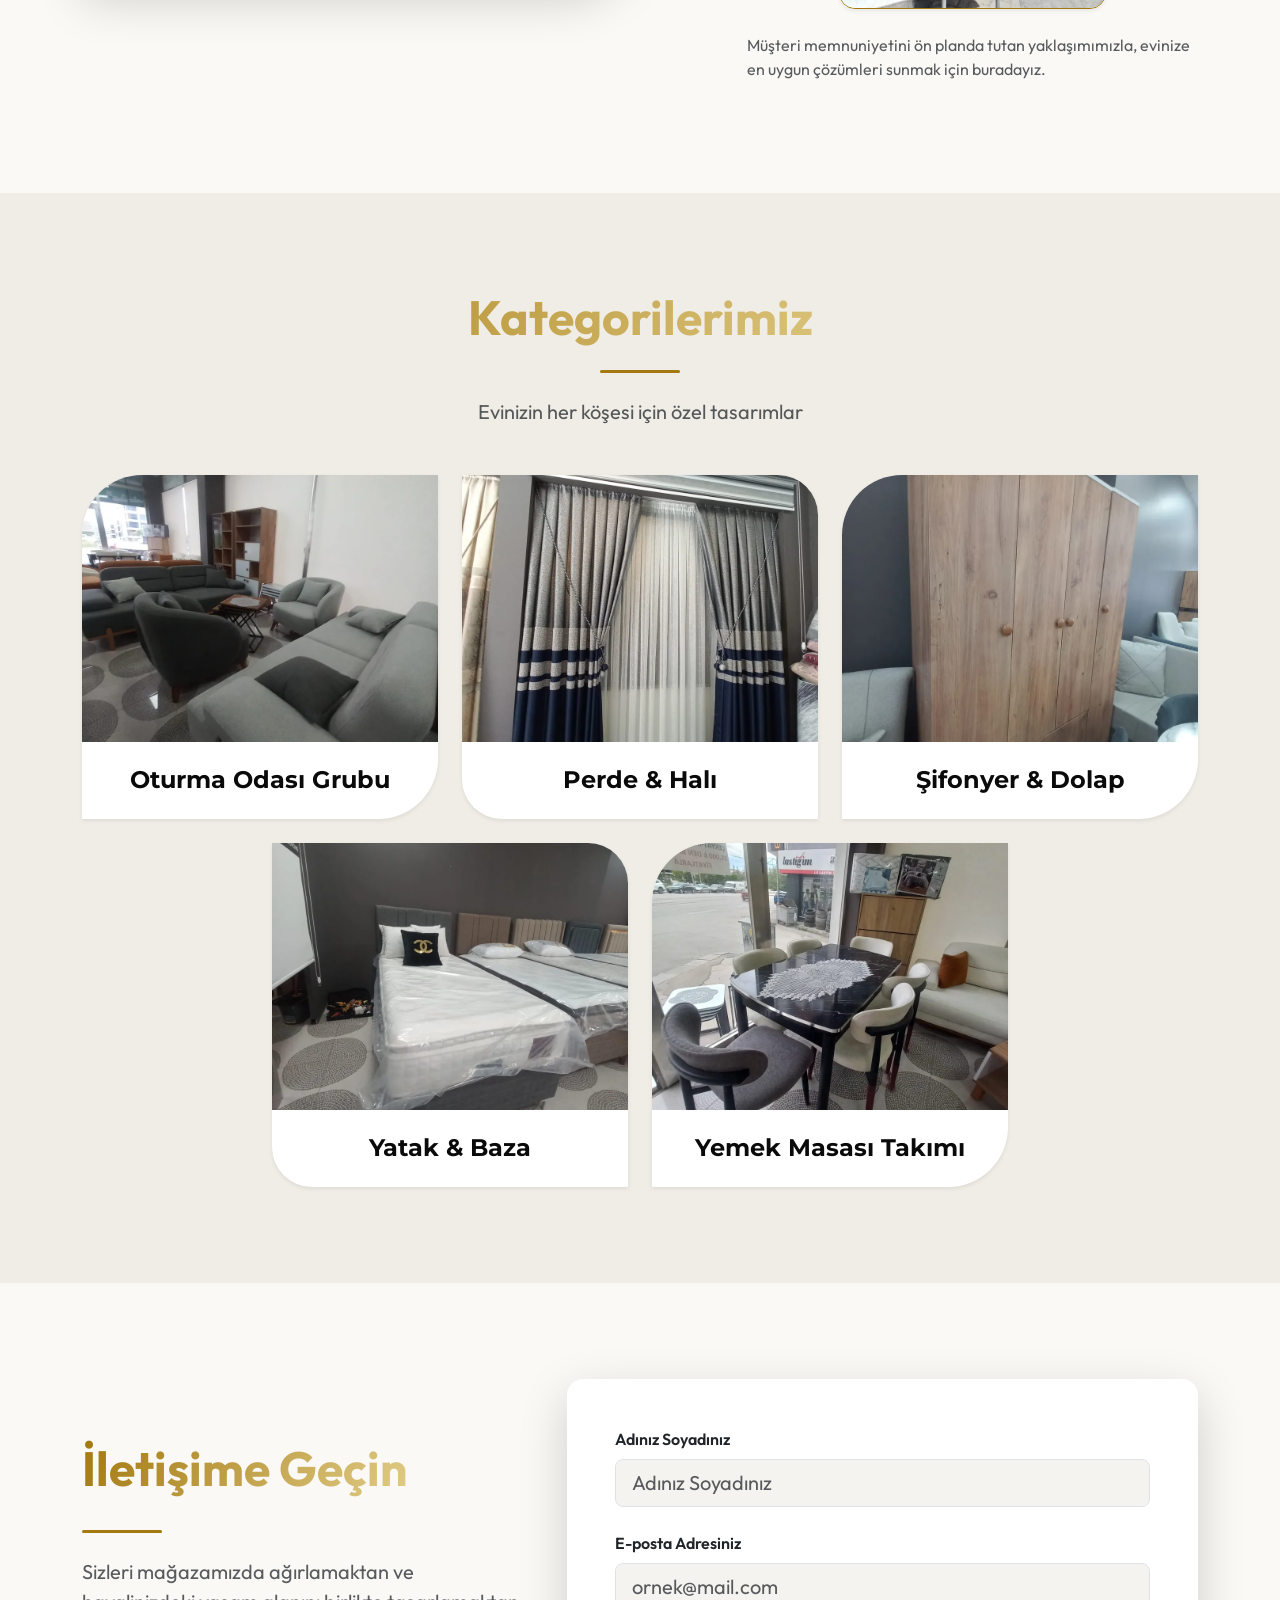
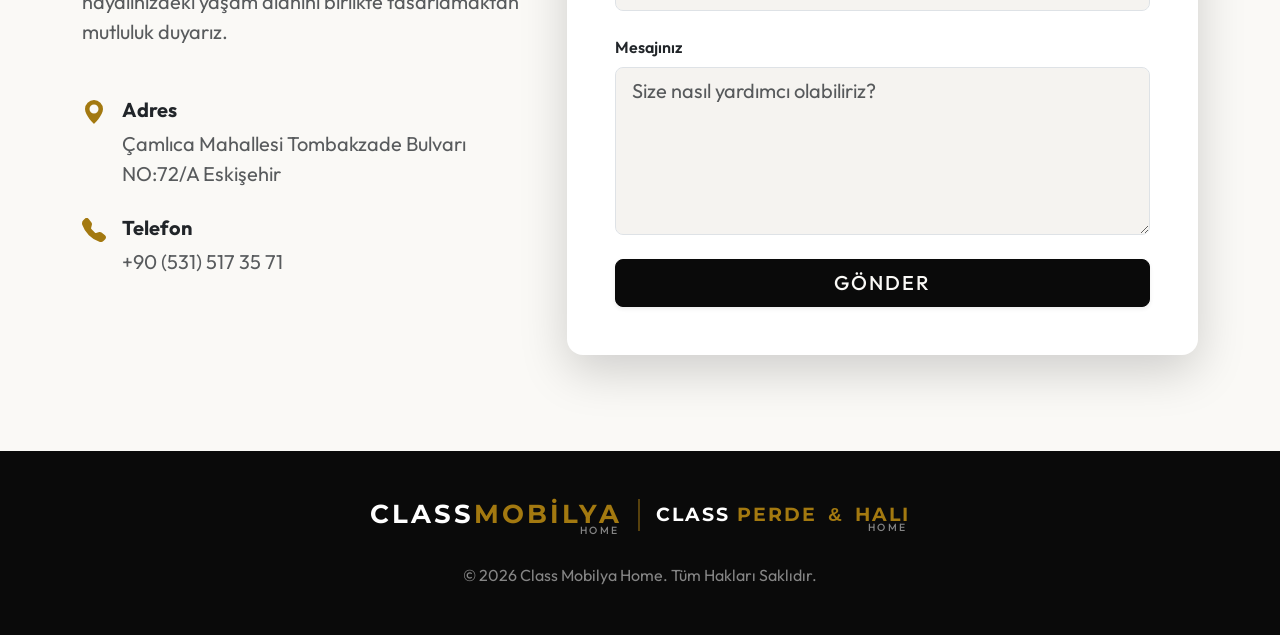
==== commit 0b189373: "feat: Hata mesajları ekranda gösterilecek şekilde güncellendi" ====
--- a/index.html
+++ b/index.html
@@ -251,19 +251,22 @@
                     
                     <div class="col-lg-7">
                         <div class="card border-0 shadow-lg p-md-5 p-4 rounded-4 bg-card">
-                            <form action="https://formsubmit.co/infoclassmobilyaperde@gmail.com" method="POST" class="needs-validation" novalidate>
+                            <form id="contactForm" action="https://formsubmit.co/infoclassmobilyaperde@gmail.com" method="POST" class="needs-validation" novalidate>
                                 <input type="hidden" name="_next" value="https://elifkaner.github.io/ClassMobilya-Perde-Final/">
                                 <div class="mb-4">
                                     <label for="name" class="form-label fw-semibold" data-i18n="form_name_label">Adınız Soyadınız</label>
-                                    <input type="text" class="form-control form-control-lg bg-input border-0 shadow-none" id="name" name="name" required placeholder="Adınız Soyadınız" data-i18n-ph="form_name_ph">
+                                    <input type="text" class="form-control form-control-lg bg-input shadow-none" id="name" name="name" required placeholder="Adınız Soyadınız" data-i18n-ph="form_name_ph">
+                                    <div class="invalid-feedback fw-medium" id="nameError"></div>
                                 </div>
                                 <div class="mb-4">
                                     <label for="email" class="form-label fw-semibold" data-i18n="form_email_label">E-posta Adresiniz</label>
-                                    <input type="email" class="form-control form-control-lg bg-input border-0 shadow-none" id="email" name="email" required placeholder="ornek@mail.com" data-i18n-ph="form_email_ph">
+                                    <input type="email" class="form-control form-control-lg bg-input shadow-none" id="email" name="email" required placeholder="ornek@mail.com" data-i18n-ph="form_email_ph">
+                                    <div class="invalid-feedback fw-medium" id="emailError"></div>
                                 </div>
                                 <div class="mb-4">
                                     <label for="message" class="form-label fw-semibold" data-i18n="form_msg_label">Mesajınız</label>
-                                    <textarea class="form-control form-control-lg bg-input border-0 shadow-none" id="message" name="message" rows="5" required placeholder="Size nasıl yardımcı olabiliriz?" data-i18n-ph="form_msg_ph"></textarea>
+                                    <textarea class="form-control form-control-lg bg-input shadow-none" id="message" name="message" rows="5" required placeholder="Size nasıl yardımcı olabiliriz?" data-i18n-ph="form_msg_ph"></textarea>
+                                    <div class="invalid-feedback fw-medium" id="msgError"></div>
                                 </div>
                                 <button type="submit" class="btn btn-premium btn-lg w-100 rounded-3 shadow-sm text-uppercase" data-i18n="form_submit">Gönder</button>
                             </form>
@@ -294,6 +297,6 @@
     </footer>
 
     <script src="https://cdn.jsdelivr.net/npm/bootstrap@5.3.3/dist/js/bootstrap.bundle.min.js" defer></script>
-    <script src="js/script-v2.js?v=21" defer></script>
+    <script src="js/script-v2.js?v=22" defer></script>
 </body>
 </html>
